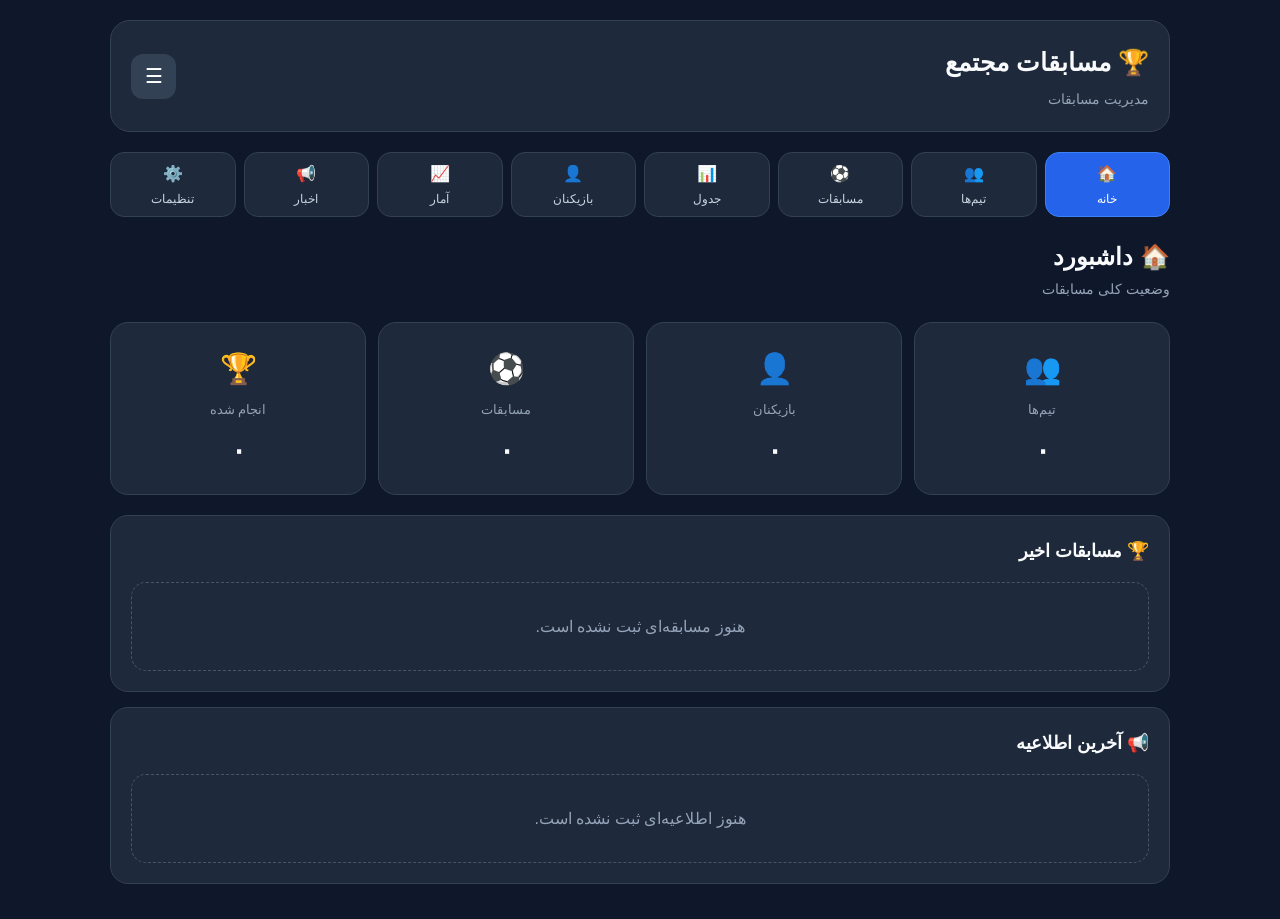
==== index.html @ fdb296fe "Add files via upload" ====
<!DOCTYPE html>
<html lang="fa" dir="rtl">

<head>
    <meta charset="UTF-8">
    <meta name="viewport" content="width=device-width, initial-scale=1.0">

    <meta name="theme-color" content="#0f172a">

    <title>مدیریت مسابقات</title>

    <link rel="stylesheet" href="style.css">
</head>

<body>

    <!-- پیام‌های داخل برنامه -->
    <div id="toastContainer"></div>

    <!-- برنامه -->
    <div class="app">

        <!-- هدر -->
        <header class="app-header">

            <div>
                <h1>🏆 مسابقات مجتمع</h1>
                <p id="competitionName">
                    مدیریت مسابقات
                </p>
            </div>

            <button
                id="headerMenuButton"
                class="icon-button"
                type="button">
                ☰
            </button>

        </header>


        <!-- منوی اصلی -->
        <nav class="main-nav">

            <button
                class="nav-button active"
                data-page="dashboard"
                type="button">
                🏠
                <span>خانه</span>
            </button>

            <button
                class="nav-button"
                data-page="teams"
                type="button">
                👥
                <span>تیم‌ها</span>
            </button>

            <button
                class="nav-button"
                data-page="matches"
                type="button">
                ⚽
                <span>مسابقات</span>
            </button>

            <button
                class="nav-button"
                data-page="table"
                type="button">
                📊
                <span>جدول</span>
            </button>

            <button
                class="nav-button"
                data-page="players"
                type="button">
                👤
                <span>بازیکنان</span>
            </button>

            <button
                class="nav-button"
                data-page="stats"
                type="button">
                📈
                <span>آمار</span>
            </button>

            <button
                class="nav-button"
                data-page="news"
                type="button">
                📢
                <span>اخبار</span>
            </button>

            <button
                class="nav-button"
                data-page="settings"
                type="button">
                ⚙️
                <span>تنظیمات</span>
            </button>

        </nav>


        <!-- ========================= -->
        <!-- داشبورد -->
        <!-- ========================= -->

        <main>

            <section
                id="page-dashboard"
                class="page active">

                <div class="page-title">

                    <div>
                        <h2>🏠 داشبورد</h2>

                        <p>
                            وضعیت کلی مسابقات
                        </p>
                    </div>

                </div>


                <div class="dashboard-grid">

                    <div class="stat-card">

                        <span>👥</span>

                        <small>
                            تیم‌ها
                        </small>

                        <strong id="dashboardTeams">
                            0
                        </strong>

                    </div>


                    <div class="stat-card">

                        <span>👤</span>

                        <small>
                            بازیکنان
                        </small>

                        <strong id="dashboardPlayers">
                            0
                        </strong>

                    </div>


                    <div class="stat-card">

                        <span>⚽</span>

                        <small>
                            مسابقات
                        </small>

                        <strong id="dashboardMatches">
                            0
                        </strong>

                    </div>


                    <div class="stat-card">

                        <span>🏆</span>

                        <small>
                            انجام شده
                        </small>

                        <strong id="dashboardFinished">
                            0
                        </strong>

                    </div>

                </div>


                <div class="panel">

                    <h3>
                        🏆 مسابقات اخیر
                    </h3>

                    <div id="recentMatches">
                        <div class="empty-state">
                            هنوز مسابقه‌ای ثبت نشده است.
                        </div>
                    </div>

                </div>


                <div class="panel">

                    <h3>
                        📢 آخرین اطلاعیه
                    </h3>

                    <div id="latestNews">
                        <div class="empty-state">
                            هنوز اطلاعیه‌ای ثبت نشده است.
                        </div>
                    </div>

                </div>

            </section>


            <!-- ========================= -->
            <!-- تیم‌ها -->
            <!-- ========================= -->

            <section
                id="page-teams"
                class="page">

                <div class="page-title">

                    <div>
                        <h2>👥 تیم‌ها</h2>

                        <p>
                            مدیریت تیم‌های مسابقات
                        </p>
                    </div>

                    <button
                        id="addTeamButton"
                        class="primary-button"
                        type="button">
                        + تیم جدید
                    </button>

                </div>


                <div
                    id="teamsList"
                    class="cards-list">

                    <div class="empty-state">
                        هنوز تیمی ثبت نشده است.
                    </div>

                </div>

            </section>


            <!-- ========================= -->
            <!-- مسابقات -->
            <!-- ========================= -->

            <section
                id="page-matches"
                class="page">

                <div class="page-title">

                    <div>
                        <h2>⚽ مسابقات</h2>

                        <p>
                            برنامه و نتایج بازی‌ها
                        </p>
                    </div>

                    <button
                        id="addMatchButton"
                        class="primary-button"
                        type="button">
                        + مسابقه جدید
                    </button>

                </div>


                <div class="filter-row">

                    <button
                        class="filter-button active"
                        data-match-filter="all"
                        type="button">
                        همه
                    </button>

                    <button
                        class="filter-button"
                        data-match-filter="upcoming"
                        type="button">
                        آینده
                    </button>

                    <button
                        class="filter-button"
                        data-match-filter="finished"
                        type="button">
                        پایان‌یافته
                    </button>

                </div>


                <div
                    id="matchesList"
                    class="cards-list">

                    <div class="empty-state">
                        هنوز مسابقه‌ای ثبت نشده است.
                    </div>

                </div>

            </section>


            <!-- ========================= -->
            <!-- جدول -->
            <!-- ========================= -->

            <section
                id="page-table"
                class="page">

                <div class="page-title">

                    <div>
                        <h2>📊 جدول رده‌بندی</h2>

                        <p>
                            وضعیت تیم‌ها در مسابقات
                        </p>
                    </div>

                </div>


                <div class="table-wrapper">

                    <table>

                        <thead>

                            <tr>

                                <th>
                                    #
                                </th>

                                <th>
                                    تیم
                                </th>

                                <th>
                                    بازی
                                </th>

                                <th>
                                    برد
                                </th>

                                <th>
                                    مساوی
                                </th>

                                <th>
                                    باخت
                                </th>

                                <th>
                                    گل
                                </th>

                                <th>
                                    امتیاز
                                </th>

                            </tr>

                        </thead>

                        <tbody id="standingsBody">

                        </tbody>

                    </table>

                </div>

            </section>


            <!-- ========================= -->
            <!-- بازیکنان -->
            <!-- ========================= -->

            <section
                id="page-players"
                class="page">

                <div class="page-title">

                    <div>
                        <h2>👤 بازیکنان</h2>

                        <p>
                            فهرست بازیکنان و کاپیتان‌ها
                        </p>
                    </div>

                </div>


                <div class="search-box">

                    <input
                        id="playerSearch"
                        type="search"
                        placeholder="جستجوی بازیکن...">

                </div>


                <div
                    id="playersList"
                    class="cards-list">

                    <div class="empty-state">
                        هنوز بازیکنی ثبت نشده است.
                    </div>

                </div>

            </section>


            <!-- ========================= -->
            <!-- آمار -->
            <!-- ========================= -->

            <section
                id="page-stats"
                class="page">

                <div class="page-title">

                    <div>
                        <h2>📈 آمار مسابقات</h2>

                        <p>
                            آمار تیم‌ها و بازیکنان
                        </p>
                    </div>

                </div>


                <div class="stats-section">

                    <div class="panel">

                        <h3>
                            🥇 بهترین گلزنان
                        </h3>

                        <div id="topScorers">

                            <div class="empty-state">
                                هنوز آماری ثبت نشده است.
                            </div>

                        </div>

                    </div>


                    <div class="panel">

                        <h3>
                            ⭐ بهترین بازیکنان
                        </h3>

                        <div id="bestPlayers">

                            <div class="empty-state">
                                هنوز آماری ثبت نشده است.
                            </div>

                        </div>

                    </div>


                    <div class="panel">

                        <h3>
                            ⚽ آمار گل‌ها
                        </h3>

                        <div class="stats-numbers">

                            <div>
                                <span id="totalGoals">
                                    0
                                </span>

                                <small>
                                    گل
                                </small>
                            </div>

                            <div>
                                <span id="totalYellowCards">
                                    0
                                </span>

                                <small>
                                    کارت زرد
                                </small>
                            </div>

                            <div>
                                <span id="totalRedCards">
                                    0
                                </span>

                                <small>
                                    کارت قرمز
                                </small>
                            </div>

                        </div>

                    </div>

                </div>

            </section>


            <!-- ========================= -->
            <!-- اخبار -->
            <!-- ========================= -->

            <section
                id="page-news"
                class="page">

                <div class="page-title">

                    <div>
                        <h2>📢 اخبار و اطلاعیه‌ها</h2>

                        <p>
                            اطلاع‌رسانی مسابقات
                        </p>
                    </div>

                    <button
                        id="addNewsButton"
                        class="primary-button"
                        type="button">
                        + اطلاعیه
                    </button>

                </div>


                <div
                    id="newsList"
                    class="cards-list">

                    <div class="empty-state">
                        هنوز اطلاعیه‌ای ثبت نشده است.
                    </div>

                </div>

            </section>


            <!-- ========================= -->
            <!-- تنظیمات -->
            <!-- ========================= -->

            <section
                id="page-settings"
                class="page">

                <div class="page-title">

                    <div>
                        <h2>⚙️ تنظیمات</h2>

                        <p>
                            تنظیمات برنامه مسابقات
                        </p>
                    </div>

                </div>


                <div class="panel">

                    <label for="competitionNameInput">
                        نام مسابقات
                    </label>

                    <input
                        id="competitionNameInput"
                        type="text"
                        placeholder="مثلاً جام مجتمع گلستان">

                    <button
                        id="saveCompetitionButton"
                        class="primary-button full-width"
                        type="button">
                        💾 ذخیره نام مسابقات
                    </button>

                </div>


                <div class="panel">

                    <h3>
                        💾 پشتیبان اطلاعات
                    </h3>

                    <p class="muted">
                        می‌توانی از اطلاعات مسابقات نسخه پشتیبان بگیری.
                    </p>

                    <button
                        id="exportButton"
                        class="secondary-button full-width"
                        type="button">
                        📤 خروجی اطلاعات
                    </button>

                    <button
                        id="importButton"
                        class="secondary-button full-width"
                        type="button">
                        📥 ورود اطلاعات
                    </button>

                    <input
                        id="importFile"
                        type="file"
                        accept=".json"
                        hidden>

                </div>


                <div class="panel danger-panel">

                    <h3>
                        ⚠️ منطقه خطر
                    </h3>

                    <p class="muted">
                        حذف اطلاعات تمام تیم‌ها، بازیکنان و مسابقات.
                    </p>

                    <button
                        id="resetAppButton"
                        class="danger-button full-width"
                        type="button">
                        🗑️ پاک کردن تمام اطلاعات
                    </button>

                </div>

            </section>

        </main>


        <!-- ========================= -->
        <!-- مودال تیم -->
        <!-- ========================= -->

        <div
            id="teamModal"
            class="modal hidden">

            <div class="modal-content">

                <div class="modal-header">

                    <h3 id="teamModalTitle">
                        تیم جدید
                    </h3>

                    <button
                        class="close-modal"
                        data-close-modal="teamModal"
                        type="button">
                        ×
                    </button>

                </div>


                <form id="teamForm">

                    <input
                        id="teamId"
                        type="hidden">

                    <label>
                        نام تیم
                    </label>

                    <input
                        id="teamName"
                        type="text"
                        required
                        placeholder="نام تیم">


                    <label>
                        نام مجتمع
                    </label>

                    <input
                        id="teamComplex"
                        type="text"
                        placeholder="نام مجتمع">


                    <label>
                        نام کاپیتان
                    </label>

                    <input
                        id="teamCaptain"
                        type="text"
                        placeholder="نام کاپیتان">


                    <label>
                        شماره تماس کاپیتان
                    </label>

                    <input
                        id="teamCaptainPhone"
                        type="tel"
                        placeholder="اختیاری">


                    <label>
                        لوگوی تیم
                    </label>

                    <input
                        id="teamLogo"
                        type="text"
                        placeholder="ایموجی یا آدرس تصویر">


                    <div class="form-actions">

                        <button
                            class="secondary-button"
                            data-close-modal="teamModal"
                            type="button">
                            انصراف
                        </button>

                        <button
                            class="primary-button"
                            type="submit">
                            💾 ذخیره تیم
                        </button>

                    </div>

                </form>

            </div>

        </div>


        <!-- ========================= -->
        <!-- مودال بازیکن -->
        <!-- ========================= -->

        <div
            id="playerModal"
            class="modal hidden">

            <div class="modal-content">

                <div class="modal-header">

                    <h3>
                        بازیکن جدید
                    </h3>

                    <button
                        class="close-modal"
                        data-close-modal="playerModal"
                        type="button">
                        ×
                    </button>

                </div>


                <form id="playerForm">

                    <label>
                        تیم
                    </label>

                    <select
                        id="playerTeam"
                        required>
                    </select>


                    <label>
                        نام بازیکن
                    </label>

                    <input
                        id="playerName"
                        type="text"
                        required
                        placeholder="نام بازیکن">


                    <label>
                        شماره پیراهن
                    </label>

                    <input
                        id="playerNumber"
                        type="number"
                        min="1"
                        max="99"
                        placeholder="مثلاً 10">


                    <label class="checkbox-row">

                        <input
                            id="playerCaptain"
                            type="checkbox">

                        <span>
                            کاپیتان تیم است
                        </span>

                    </label>


                    <div class="form-actions">

                        <button
                            class="secondary-button"
                            data-close-modal="playerModal"
                            type="button">
                            انصراف
                        </button>

                        <button
                            class="primary-button"
                            type="submit">
                            💾 ذخیره بازیکن
                        </button>

                    </div>

                </form>

            </div>

        </div>


        <!-- ========================= -->
        <!-- مودال مسابقه -->
        <!-- ========================= -->

        <div
            id="matchModal"
            class="modal hidden">

            <div class="modal-content">

                <div class="modal-header">

                    <h3>
                        مسابقه جدید
                    </h3>

                    <button
                        class="close-modal"
                        data-close-modal="matchModal"
                        type="button">
                        ×
                    </button>

                </div>


                <form id="matchForm">

                    <label>
                        تیم اول
                    </label>

                    <select
                        id="matchHome"
                        required>
                    </select>


                    <label>
                        تیم دوم
                    </label>

                    <select
                        id="matchAway"
                        required>
                    </select>


                    <label>
                        تاریخ
                    </label>

                    <input
                        id="matchDate"
                        type="date"
                        required>


                    <label>
                        ساعت
                    </label>

                    <input
                        id="matchTime"
                        type="time">


                    <label>
                        زمین
                    </label>

                    <input
                        id="matchVenue"
                        type="text"
                        placeholder="مثلاً زمین شماره ۱">


                    <label>
                        مرحله
                    </label>

                    <select id="matchRound">

                        <option value="group">
                            مرحله گروهی
                        </option>

                        <option value="quarter">
                            یک‌چهارم نهایی
                        </option>

                        <option value="semi">
                            نیمه‌نهایی
                        </option>

                        <option value="final">
                            فینال
                        </option>

                    </select>


                    <div class="form-actions">

                        <button
                            class="secondary-button"
                            data-close-modal="matchModal"
                            type="button">
                            انصراف
                        </button>

                        <button
                            class="primary-button"
                            type="submit">
                            💾 ذخیره مسابقه
                        </button>

                    </div>

                </form>

            </div>

        </div>


        <!-- ========================= -->
        <!-- مودال نتیجه -->
        <!-- ========================= -->

        <div
            id="resultModal"
            class="modal hidden">

            <div class="modal-content">

                <div class="modal-header">

                    <h3>
                        ثبت نتیجه مسابقه
                    </h3>

                    <button
                        class="close-modal"
                        data-close-modal="resultModal"
                        type="button">
                        ×
                    </button>

                </div>


                <form id="resultForm">

                    <input
                        id="resultMatchId"
                        type="hidden">


                    <div
                        id="resultTeams"
                        class="result-teams">
                    </div>


                    <div class="score-inputs">

                        <div>

                            <label id="homeScoreLabel">
                                تیم اول
                            </label>

                            <input
                                id="homeScore"
                                type="number"
                                min="0"
                                value="0"
                                required>

                        </div>


                        <strong>
                            -
                        </strong>


                        <div>

                            <label id="awayScoreLabel">
                                تیم دوم
                            </label>

                            <input
                                id="awayScore"
                                type="number"
                                min="0"
                                value="0"
                                required>

                        </div>

                    </div>


                    <label>
                        بازیکن برتر مسابقه
                    </label>

                    <select id="bestPlayer">

                        <option value="">
                            انتخاب بازیکن
                        </option>

                    </select>


                    <div class="form-actions">

                        <button
                            class="secondary-button"
                            data-close-modal="resultModal"
                            type="button">
                            انصراف
                        </button>

                        <button
                            class="primary-button"
                            type="submit">
                            ⚽ ثبت نتیجه
                        </button>

                    </div>

                </form>

            </div>

        </div>


        <!-- ========================= -->
        <!-- مودال گل -->
        <!-- ========================= -->

        <div
            id="goalModal"
            class="modal hidden">

            <div class="modal-content">

                <div class="modal-header">

                    <h3>
                        ⚽ ثبت گل
                    </h3>

                    <button
                        class="close-modal"
                        data-close-modal="goalModal"
                        type="button">
                        ×
                    </button>

                </div>


                <form id="goalForm">

                    <input
                        id="goalMatchId"
                        type="hidden">


                    <label>
                        تیم
                    </label>

                    <select
                        id="goalTeam"
                        required>
                    </select>


                    <label>
                        گلزن
                    </label>

                    <select
                        id="goalPlayer"
                        required>
                    </select>


                    <label>
                        پاس گل
                    </label>

                    <select id="assistPlayer">

                        <option value="">
                            بدون پاس گل
                        </option>

                    </select>


                    <label>
                        دقیقه گل
                    </label>

                    <input
                        id="goalMinute"
                        type="number"
                        min="1"
                        max="150"
                        placeholder="مثلاً 35">


                    <div class="form-actions">

                        <button
                            class="secondary-button"
                            data-close-modal="goalModal"
                            type="button">
                            انصراف
                        </button>

                        <button
                            class="primary-button"
                            type="submit">
                            ⚽ ثبت گل
                        </button>

                    </div>

                </form>

            </div>

        </div>


        <!-- ========================= -->
        <!-- مودال اطلاعیه -->
        <!-- ========================= -->

        <div
            id="newsModal"
            class="modal hidden">

            <div class="modal-content">

                <div class="modal-header">

                    <h3>
                        📢 اطلاعیه جدید
                    </h3>

                    <button
                        class="close-modal"
                        data-close-modal="newsModal"
                        type="button">
                        ×
                    </button>

                </div>


                <form id="newsForm">

                    <label>
                        عنوان
                    </label>

                    <input
                        id="newsTitle"
                        type="text"
                        required
                        placeholder="عنوان اطلاعیه">


                    <label>
                        متن اطلاعیه
                    </label>

                    <textarea
                        id="newsText"
                        rows="5"
                        required
                        placeholder="متن اطلاعیه..."></textarea>


                    <div class="form-actions">

                        <button
                            class="secondary-button"
                            data-close-modal="newsModal"
                            type="button">
                            انصراف
                        </button>

                        <button
                            class="primary-button"
                            type="submit">
                            📢 انتشار
                        </button>

                    </div>

                </form>

            </div>

        </div>


    </div>


    <script src="app.js"></script>

</body>

</html>
---- style.css ----
/* ================================
   RESET
================================ */

* {
    box-sizing: border-box;
    margin: 0;
    padding: 0;
}

html {
    scroll-behavior: smooth;
}

body {
    min-height: 100vh;
    background: #0f172a;
    color: #f8fafc;
    font-family: Tahoma, Arial, sans-serif;
    line-height: 1.7;
}

button,
input,
select,
textarea {
    font: inherit;
}

button {
    cursor: pointer;
}

input,
select,
textarea {
    width: 100%;
}


/* ================================
   APP
================================ */

.app {
    width: 100%;
    max-width: 1100px;
    margin: 0 auto;
    padding: 20px;
}


/* ================================
   HEADER
================================ */

.app-header {
    display: flex;
    align-items: center;
    justify-content: space-between;
    gap: 15px;
    margin-bottom: 20px;
    padding: 20px;
    background: #1e293b;
    border: 1px solid #334155;
    border-radius: 20px;
}

.app-header h1 {
    font-size: 25px;
    margin-bottom: 4px;
}

.app-header p {
    color: #94a3b8;
    font-size: 14px;
}

.icon-button {
    width: 45px;
    height: 45px;
    border: 0;
    border-radius: 12px;
    background: #334155;
    color: #fff;
    font-size: 20px;
}


/* ================================
   NAVIGATION
================================ */

.main-nav {
    display: grid;
    grid-template-columns: repeat(8, 1fr);
    gap: 8px;
    margin-bottom: 20px;
}

.nav-button {
    min-height: 65px;
    border: 1px solid #334155;
    border-radius: 14px;
    background: #1e293b;
    color: #cbd5e1;
    display: flex;
    flex-direction: column;
    align-items: center;
    justify-content: center;
    gap: 2px;
    transition: 0.15s;
}

.nav-button span {
    font-size: 12px;
}

.nav-button:hover {
    background: #334155;
}

.nav-button.active {
    background: #2563eb;
    border-color: #3b82f6;
    color: #fff;
}


/* ================================
   PAGE
================================ */

.page {
    display: none;
}

.page.active {
    display: block;
}

.page-title {
    display: flex;
    align-items: center;
    justify-content: space-between;
    gap: 15px;
    margin-bottom: 20px;
}

.page-title h2 {
    font-size: 24px;
}

.page-title p {
    color: #94a3b8;
    font-size: 14px;
}


/* ================================
   DASHBOARD
================================ */

.dashboard-grid {
    display: grid;
    grid-template-columns: repeat(4, 1fr);
    gap: 12px;
    margin-bottom: 20px;
}

.stat-card {
    min-height: 140px;
    padding: 20px;
    background: #1e293b;
    border: 1px solid #334155;
    border-radius: 18px;
    display: flex;
    flex-direction: column;
    align-items: center;
    justify-content: center;
    text-align: center;
}

.stat-card span {
    font-size: 30px;
    margin-bottom: 5px;
}

.stat-card small {
    color: #94a3b8;
}

.stat-card strong {
    font-size: 28px;
    margin-top: 5px;
}


/* ================================
   PANELS
================================ */

.panel {
    background: #1e293b;
    border: 1px solid #334155;
    border-radius: 18px;
    padding: 20px;
    margin-bottom: 15px;
}

.panel h3 {
    margin-bottom: 15px;
    font-size: 18px;
}

.muted {
    color: #94a3b8;
    font-size: 14px;
    margin-bottom: 12px;
}


/* ================================
   BUTTONS
================================ */

.primary-button,
.secondary-button,
.danger-button {
    min-height: 44px;
    padding: 10px 16px;
    border: 0;
    border-radius: 11px;
    color: #fff;
    transition: 0.15s;
}

.primary-button {
    background: #2563eb;
}

.primary-button:hover {
    background: #1d4ed8;
}

.secondary-button {
    background: #475569;
}

.secondary-button:hover {
    background: #64748b;
}

.danger-button {
    background: #dc2626;
}

.danger-button:hover {
    background: #b91c1c;
}

.full-width {
    width: 100%;
    margin-top: 10px;
}

button:disabled {
    opacity: 0.45;
    cursor: not-allowed;
}


/* ================================
   FILTERS
================================ */

.filter-row {
    display: flex;
    gap: 8px;
    overflow-x: auto;
    margin-bottom: 15px;
    padding-bottom: 3px;
}

.filter-button {
    white-space: nowrap;
    padding: 9px 16px;
    border: 1px solid #334155;
    border-radius: 10px;
    background: #1e293b;
    color: #cbd5e1;
}

.filter-button.active {
    background: #2563eb;
    color: #fff;
}


/* ================================
   CARDS
================================ */

.cards-list {
    display: grid;
    gap: 12px;
}

.team-card,
.match-card,
.player-card,
.news-card {
    background: #1e293b;
    border: 1px solid #334155;
    border-radius: 18px;
    padding: 17px;
}

.card-top {
    display: flex;
    align-items: center;
    justify-content: space-between;
    gap: 10px;
}

.card-title {
    font-size: 18px;
    font-weight: bold;
}

.card-subtitle {
    color: #94a3b8;
    font-size: 13px;
    margin-top: 3px;
}

.card-actions {
    display: flex;
    flex-wrap: wrap;
    gap: 7px;
    margin-top: 15px;
}

.small-button {
    padding: 8px 12px;
    border: 0;
    border-radius: 9px;
    background: #475569;
    color: #fff;
    font-size: 13px;
}

.small-button.primary {
    background: #2563eb;
}

.small-button.danger {
    background: #dc2626;
}


/* ================================
   TEAM
================================ */

.team-logo {
    width: 55px;
    height: 55px;
    border-radius: 14px;
    background: #334155;
    display: flex;
    align-items: center;
    justify-content: center;
    font-size: 28px;
    flex-shrink: 0;
}

.team-info {
    display: flex;
    align-items: center;
    gap: 12px;
}


/* ================================
   MATCH
================================ */

.match-card {
    position: relative;
}

.match-header {
    display: flex;
    justify-content: space-between;
    align-items: center;
    gap: 10px;
    margin-bottom: 15px;
}

.match-status {
    padding: 5px 9px;
    border-radius: 8px;
    background: #334155;
    color: #cbd5e1;
    font-size: 12px;
}

.match-status.finished {
    background: #166534;
    color: #dcfce7;
}

.match-status.upcoming {
    background: #1e40af;
    color: #dbeafe;
}

.match-teams {
    display: grid;
    grid-template-columns: 1fr auto 1fr;
    align-items: center;
    gap: 12px;
    text-align: center;
}

.match-team {
    font-weight: bold;
}

.match-score {
    min-width: 75px;
    font-size: 27px;
    font-weight: bold;
}

.match-meta {
    display: flex;
    flex-wrap: wrap;
    justify-content: center;
    gap: 8px;
    margin-top: 15px;
    color: #94a3b8;
    font-size: 13px;
}


/* ================================
   TABLE
================================ */

.table-wrapper {
    overflow-x: auto;
    background: #1e293b;
    border: 1px solid #334155;
    border-radius: 18px;
}

table {
    width: 100%;
    border-collapse: collapse;
    min-width: 650px;
}

th,
td {
    padding: 13px 10px;
    border-bottom: 1px solid #334155;
    text-align: center;
    white-space: nowrap;
}

th {
    background: #334155;
    color: #e2e8f0;
    font-size: 13px;
}

td {
    color: #cbd5e1;
}

tr:last-child td {
    border-bottom: 0;
}


/* ================================
   SEARCH
================================ */

.search-box {
    margin-bottom: 15px;
}

.search-box input {
    background: #1e293b;
    border: 1px solid #334155;
    color: #fff;
    border-radius: 12px;
    padding: 13px 15px;
    outline: none;
}

.search-box input:focus {
    border-color: #3b82f6;
}


/* ================================
   STATS
================================ */

.stats-section {
    display: grid;
    gap: 15px;
}

.stats-numbers {
    display: grid;
    grid-template-columns: repeat(3, 1fr);
    gap: 10px;
}

.stats-numbers > div {
    background: #334155;
    border-radius: 14px;
    padding: 15px;
    text-align: center;
}

.stats-numbers span {
    display: block;
    font-size: 25px;
    font-weight: bold;
}

.stats-numbers small {
    color: #94a3b8;
}


/* ================================
   FORMS
================================ */

label {
    display: block;
    margin: 13px 0 7px;
    color: #cbd5e1;
    font-size: 14px;
}

input,
select,
textarea {
    border: 1px solid #475569;
    border-radius: 11px;
    background: #0f172a;
    color: #fff;
    padding: 12px;
    outline: none;
}

input:focus,
select:focus,
textarea:focus {
    border-color: #3b82f6;
}

textarea {
    resize: vertical;
    min-height: 110px;
}

.checkbox-row {
    display: flex;
    align-items: center;
    gap: 8px;
    cursor: pointer;
}

.checkbox-row input {
    width: auto;
}

.form-actions {
    display: grid;
    grid-template-columns: 1fr 1fr;
    gap: 10px;
    margin-top: 20px;
}


/* ================================
   RESULT
================================ */

.result-teams {
    display: grid;
    grid-template-columns: 1fr 1fr;
    gap: 10px;
    text-align: center;
    margin-bottom: 20px;
}

.result-teams > div {
    padding: 12px;
    background: #334155;
    border-radius: 12px;
}

.score-inputs {
    display: grid;
    grid-template-columns: 1fr 35px 1fr;
    align-items: end;
    gap: 10px;
}

.score-inputs > strong {
    text-align: center;
    font-size: 25px;
    padding-bottom: 8px;
}


/* ================================
   MODAL
================================ */

.modal {
    position: fixed;
    inset: 0;
    z-index: 1000;
    display: flex;
    align-items: center;
    justify-content: center;
    padding: 15px;
    background: rgba(2, 6, 23, 0.82);
}

.modal.hidden {
    display: none;
}

.modal-content {
    width: 100%;
    max-width: 520px;
    max-height: 90vh;
    overflow-y: auto;
    background: #1e293b;
    border: 1px solid #475569;
    border-radius: 20px;
    padding: 20px;
    box-shadow: 0 20px 60px rgba(0, 0, 0, 0.4);
}

.modal-header {
    display: flex;
    align-items: center;
    justify-content: space-between;
    gap: 10px;
    margin-bottom: 15px;
}

.modal-header h3 {
    font-size: 20px;
}

.close-modal {
    width: 38px;
    height: 38px;
    border: 0;
    border-radius: 10px;
    background: #334155;
    color: #fff;
    font-size: 24px;
}


/* ================================
   EMPTY STATE
================================ */

.empty-state {
    padding: 30px 15px;
    text-align: center;
    color: #94a3b8;
    background: #1e293b;
    border: 1px dashed #475569;
    border-radius: 15px;
}


/* ================================
   DANGER
================================ */

.danger-panel {
    border-color: #7f1d1d;
}


/* ================================
   TOAST
================================ */

#toastContainer {
    position: fixed;
    top: 15px;
    left: 50%;
    transform: translateX(-50%);
    z-index: 2000;
    width: min(92%, 420px);
    pointer-events: none;
}

.toast {
    margin-bottom: 8px;
    padding: 12px 15px;
    border: 1px solid #475569;
    border-radius: 12px;
    background: #1e293b;
    color: #fff;
    text-align: center;
    box-shadow: 0 10px 30px rgba(0, 0, 0, 0.25);
    animation: toastIn 0.2s ease;
}

@keyframes toastIn {
    from {
        opacity: 0;
        transform: translateY(-10px);
    }

    to {
        opacity: 1;
        transform: translateY(0);
    }
}


/* ================================
   RESPONSIVE
================================ */

@media (max-width: 850px) {

    .main-nav {
        grid-template-columns: repeat(4, 1fr);
    }

    .dashboard-grid {
        grid-template-columns: repeat(2, 1fr);
    }
}


@media (max-width: 550px) {

    .app {
        padding: 10px;
    }

    .app-header {
        padding: 15px;
    }

    .app-header h1 {
        font-size: 20px;
    }

    .page-title {
        align-items: flex-start;
        flex-direction: column;
    }

    .page-title .primary-button {
        width: 100%;
    }

    .main-nav {
        grid-template-columns: repeat(4, 1fr);
    }

    .nav-button {
        min-height: 58px;
    }

    .nav-button span {
        font-size: 10px;
    }

    .dashboard-grid {
        grid-template-columns: repeat(2, 1fr);
    }

    .stat-card {
        min-height: 120px;
    }

    .stat-card strong {
        font-size: 23px;
    }

    .match-teams {
        gap: 6px;
    }

    .match-score {
        min-width: 55px;
        font-size: 23px;
    }

    .form-actions {
        grid-template-columns: 1fr;
    }

    .stats-numbers {
        grid-template-columns: 1fr;
    }
}


@media (max-width: 360px) {

    .main-nav {
        grid-template-columns: repeat(3, 1fr);
    }

    .dashboard-grid {
        grid-template-columns: 1fr 1fr;
        gap: 8px;
    }

    .stat-card {
        padding: 12px;
    }

    .stat-card span {
        font-size: 25px;
    }

    .stat-card strong {
        font-size: 20px;
    }

    .match-teams {
        grid-template-columns: 1fr;
    }

    .match-score {
        order: 3;
    }
}
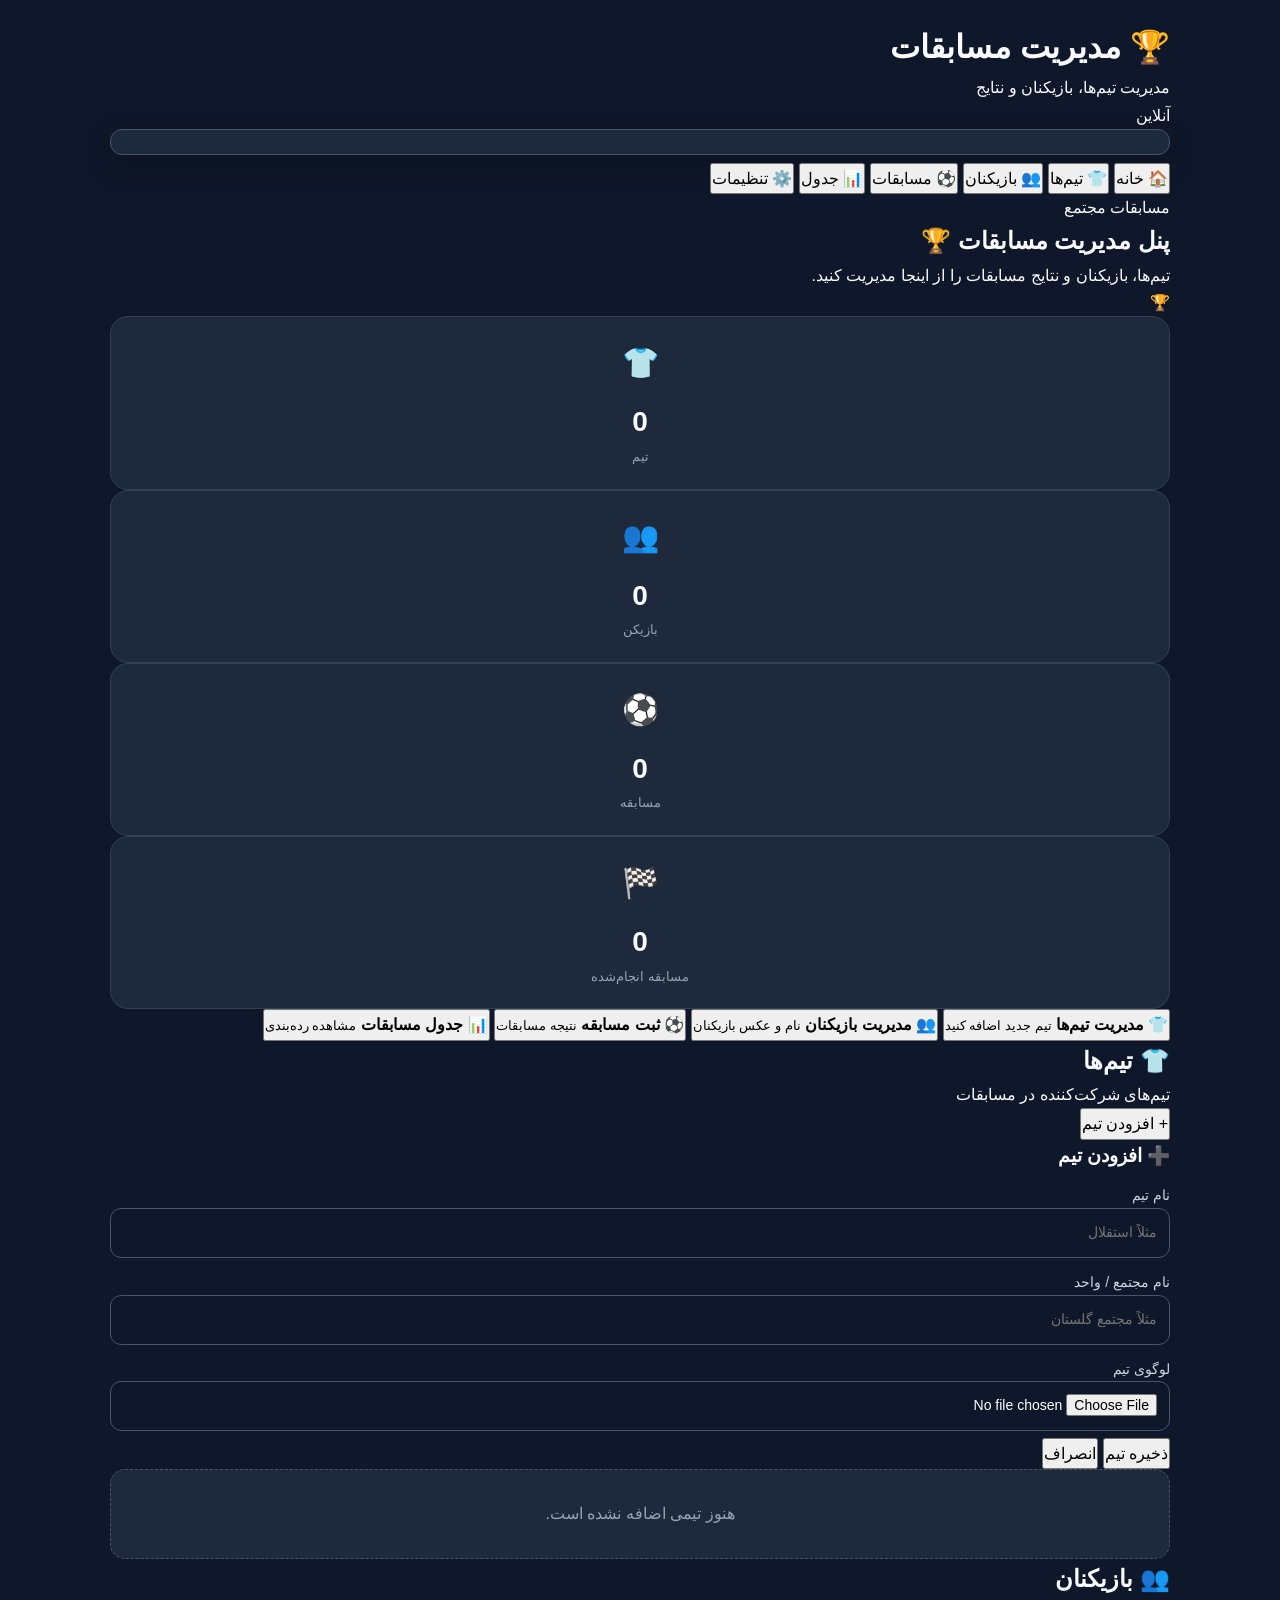
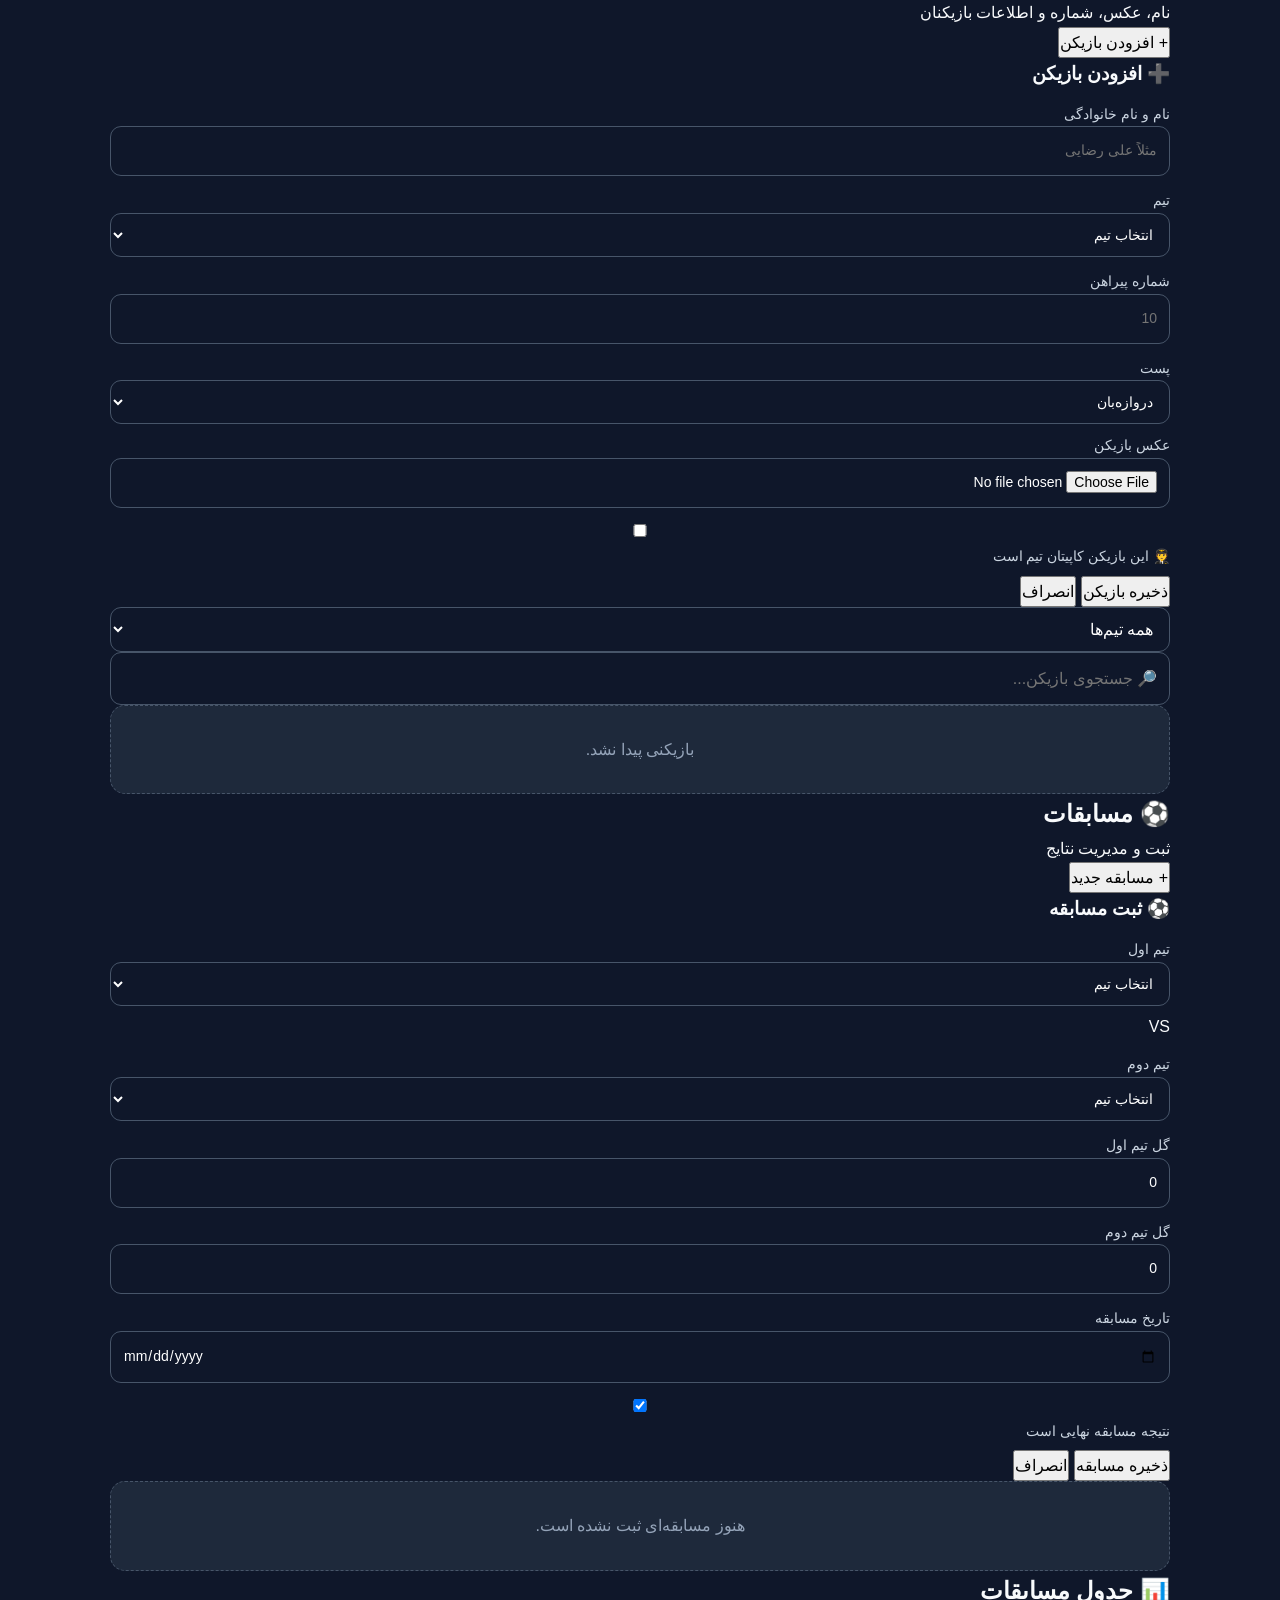
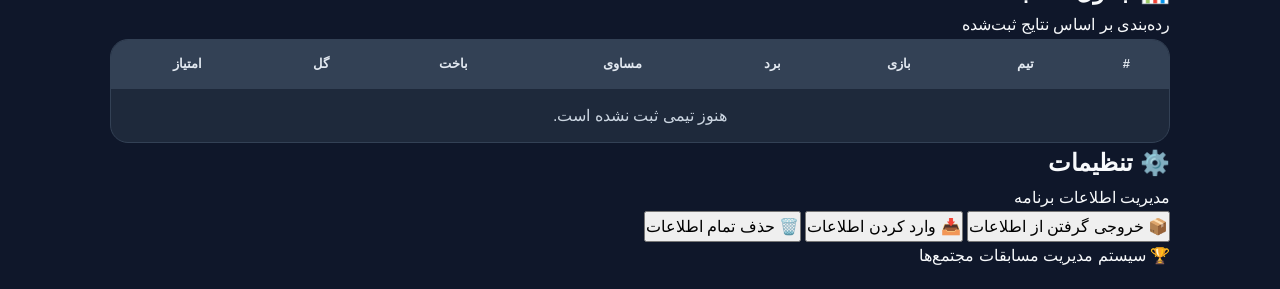
==== commit a3ce0358: "Update index.html" ====
--- a/index.html
+++ b/index.html
@@ -1,11 +1,17 @@
 <!DOCTYPE html>
 <html lang="fa" dir="rtl">
-
 <head>
     <meta charset="UTF-8">
-    <meta name="viewport" content="width=device-width, initial-scale=1.0">
-
-    <meta name="theme-color" content="#0f172a">
+
+    <meta
+        name="viewport"
+        content="width=device-width, initial-scale=1.0"
+    >
+
+    <meta
+        name="theme-color"
+        content="#111827"
+    >
 
     <title>مدیریت مسابقات</title>
 
@@ -14,1322 +20,689 @@
 
 <body>
 
-    <!-- پیام‌های داخل برنامه -->
-    <div id="toastContainer"></div>
-
-    <!-- برنامه -->
-    <div class="app">
-
-        <!-- هدر -->
-        <header class="app-header">
-
-            <div>
-                <h1>🏆 مسابقات مجتمع</h1>
-                <p id="competitionName">
-                    مدیریت مسابقات
-                </p>
-            </div>
-
-            <button
-                id="headerMenuButton"
-                class="icon-button"
-                type="button">
-                ☰
-            </button>
-
-        </header>
-
-
-        <!-- منوی اصلی -->
-        <nav class="main-nav">
-
-            <button
-                class="nav-button active"
-                data-page="dashboard"
-                type="button">
-                🏠
-                <span>خانه</span>
-            </button>
-
-            <button
-                class="nav-button"
-                data-page="teams"
-                type="button">
-                👥
-                <span>تیم‌ها</span>
-            </button>
-
-            <button
-                class="nav-button"
-                data-page="matches"
-                type="button">
-                ⚽
-                <span>مسابقات</span>
-            </button>
-
-            <button
-                class="nav-button"
-                data-page="table"
-                type="button">
-                📊
-                <span>جدول</span>
-            </button>
-
-            <button
-                class="nav-button"
-                data-page="players"
-                type="button">
-                👤
-                <span>بازیکنان</span>
-            </button>
-
-            <button
-                class="nav-button"
-                data-page="stats"
-                type="button">
-                📈
-                <span>آمار</span>
-            </button>
-
-            <button
-                class="nav-button"
-                data-page="news"
-                type="button">
-                📢
-                <span>اخبار</span>
-            </button>
-
-            <button
-                class="nav-button"
-                data-page="settings"
-                type="button">
-                ⚙️
-                <span>تنظیمات</span>
-            </button>
-
-        </nav>
-
-
-        <!-- ========================= -->
-        <!-- داشبورد -->
-        <!-- ========================= -->
-
-        <main>
-
-            <section
-                id="page-dashboard"
-                class="page active">
-
-                <div class="page-title">
-
-                    <div>
-                        <h2>🏠 داشبورد</h2>
-
-                        <p>
-                            وضعیت کلی مسابقات
-                        </p>
+<div class="app">
+
+    <!-- هدر -->
+    <header class="topbar">
+
+        <div>
+            <h1>🏆 مدیریت مسابقات</h1>
+            <p>مدیریت تیم‌ها، بازیکنان و نتایج</p>
+        </div>
+
+        <div class="connection">
+            <span id="connectionDot"></span>
+            <span id="connectionText">آنلاین</span>
+        </div>
+
+    </header>
+
+
+    <!-- پیام داخل برنامه -->
+    <div
+        id="toast"
+        class="toast"
+    ></div>
+
+
+    <!-- منوی بخش‌ها -->
+    <nav class="navigation">
+
+        <button
+            class="nav-btn active"
+            data-section="dashboard"
+        >
+            🏠
+            <span>خانه</span>
+        </button>
+
+        <button
+            class="nav-btn"
+            data-section="teams"
+        >
+            👕
+            <span>تیم‌ها</span>
+        </button>
+
+        <button
+            class="nav-btn"
+            data-section="players"
+        >
+            👥
+            <span>بازیکنان</span>
+        </button>
+
+        <button
+            class="nav-btn"
+            data-section="matches"
+        >
+            ⚽
+            <span>مسابقات</span>
+        </button>
+
+        <button
+            class="nav-btn"
+            data-section="table"
+        >
+            📊
+            <span>جدول</span>
+        </button>
+
+        <button
+            class="nav-btn"
+            data-section="settings"
+        >
+            ⚙️
+            <span>تنظیمات</span>
+        </button>
+
+    </nav>
+
+
+    <main>
+
+        <!-- ================= خانه ================= -->
+
+        <section
+            id="dashboard"
+            class="section active"
+        >
+
+            <div class="welcome-card">
+
+                <div>
+                    <span class="small-label">
+                        مسابقات مجتمع
+                    </span>
+
+                    <h2>
+                        پنل مدیریت مسابقات 🏆
+                    </h2>
+
+                    <p>
+                        تیم‌ها، بازیکنان و نتایج مسابقات
+                        را از اینجا مدیریت کنید.
+                    </p>
+                </div>
+
+                <div class="trophy">
+                    🏆
+                </div>
+
+            </div>
+
+
+            <div class="stats-grid">
+
+                <div class="stat-card">
+                    <span>👕</span>
+                    <strong id="teamCount">0</strong>
+                    <small>تیم</small>
+                </div>
+
+                <div class="stat-card">
+                    <span>👥</span>
+                    <strong id="playerCount">0</strong>
+                    <small>بازیکن</small>
+                </div>
+
+                <div class="stat-card">
+                    <span>⚽</span>
+                    <strong id="matchCount">0</strong>
+                    <small>مسابقه</small>
+                </div>
+
+                <div class="stat-card">
+                    <span>🏁</span>
+                    <strong id="finishedCount">0</strong>
+                    <small>مسابقه انجام‌شده</small>
+                </div>
+
+            </div>
+
+
+            <div class="quick-actions">
+
+                <button
+                    class="action-card"
+                    data-go="teams"
+                >
+                    <span>👕</span>
+                    <strong>مدیریت تیم‌ها</strong>
+                    <small>تیم جدید اضافه کنید</small>
+                </button>
+
+                <button
+                    class="action-card"
+                    data-go="players"
+                >
+                    <span>👥</span>
+                    <strong>مدیریت بازیکنان</strong>
+                    <small>نام و عکس بازیکنان</small>
+                </button>
+
+                <button
+                    class="action-card"
+                    data-go="matches"
+                >
+                    <span>⚽</span>
+                    <strong>ثبت مسابقه</strong>
+                    <small>نتیجه مسابقات</small>
+                </button>
+
+                <button
+                    class="action-card"
+                    data-go="table"
+                >
+                    <span>📊</span>
+                    <strong>جدول مسابقات</strong>
+                    <small>مشاهده رده‌بندی</small>
+                </button>
+
+            </div>
+
+        </section>
+
+
+        <!-- ================= تیم‌ها ================= -->
+
+        <section
+            id="teams"
+            class="section"
+        >
+
+            <div class="section-header">
+
+                <div>
+                    <h2>👕 تیم‌ها</h2>
+                    <p>تیم‌های شرکت‌کننده در مسابقات</p>
+                </div>
+
+                <button
+                    id="openTeamForm"
+                    class="primary-btn"
+                >
+                    + افزودن تیم
+                </button>
+
+            </div>
+
+
+            <div
+                id="teamForm"
+                class="form-card hidden"
+            >
+
+                <h3>➕ افزودن تیم</h3>
+
+                <div class="form-grid">
+
+                    <label>
+                        نام تیم
+                        <input
+                            id="teamName"
+                            type="text"
+                            placeholder="مثلاً استقلال"
+                        >
+                    </label>
+
+                    <label>
+                        نام مجتمع / واحد
+                        <input
+                            id="teamPlace"
+                            type="text"
+                            placeholder="مثلاً مجتمع گلستان"
+                        >
+                    </label>
+
+                    <label>
+                        لوگوی تیم
+                        <input
+                            id="teamLogo"
+                            type="file"
+                            accept="image/*"
+                        >
+                    </label>
+
+                </div>
+
+                <div class="form-buttons">
+
+                    <button
+                        id="saveTeam"
+                        class="primary-btn"
+                    >
+                        ذخیره تیم
+                    </button>
+
+                    <button
+                        id="cancelTeam"
+                        class="secondary-btn"
+                    >
+                        انصراف
+                    </button>
+
+                </div>
+
+            </div>
+
+
+            <div
+                id="teamsList"
+                class="cards-grid"
+            ></div>
+
+        </section>
+
+
+        <!-- ================= بازیکنان ================= -->
+
+        <section
+            id="players"
+            class="section"
+        >
+
+            <div class="section-header">
+
+                <div>
+                    <h2>👥 بازیکنان</h2>
+                    <p>
+                        نام، عکس، شماره و اطلاعات بازیکنان
+                    </p>
+                </div>
+
+                <button
+                    id="openPlayerForm"
+                    class="primary-btn"
+                >
+                    + افزودن بازیکن
+                </button>
+
+            </div>
+
+
+            <div
+                id="playerForm"
+                class="form-card hidden"
+            >
+
+                <h3>➕ افزودن بازیکن</h3>
+
+                <div class="form-grid">
+
+                    <label>
+                        نام و نام خانوادگی
+                        <input
+                            id="playerName"
+                            type="text"
+                            placeholder="مثلاً علی رضایی"
+                        >
+                    </label>
+
+                    <label>
+                        تیم
+                        <select id="playerTeam">
+                            <option value="">
+                                انتخاب تیم
+                            </option>
+                        </select>
+                    </label>
+
+                    <label>
+                        شماره پیراهن
+                        <input
+                            id="playerNumber"
+                            type="number"
+                            min="0"
+                            max="99"
+                            placeholder="10"
+                        >
+                    </label>
+
+                    <label>
+                        پست
+                        <select id="playerPosition">
+
+                            <option value="دروازه‌بان">
+                                دروازه‌بان
+                            </option>
+
+                            <option value="مدافع">
+                                مدافع
+                            </option>
+
+                            <option value="هافبک">
+                                هافبک
+                            </option>
+
+                            <option value="مهاجم">
+                                مهاجم
+                            </option>
+
+                        </select>
+                    </label>
+
+                    <label class="full-width">
+                        عکس بازیکن
+                        <input
+                            id="playerPhoto"
+                            type="file"
+                            accept="image/*"
+                        >
+                    </label>
+
+                </div>
+
+
+                <label class="checkbox-label">
+
+                    <input
+                        id="playerCaptain"
+                        type="checkbox"
+                    >
+
+                    🧑‍✈️ این بازیکن کاپیتان تیم است
+
+                </label>
+
+
+                <div
+                    id="playerPreview"
+                    class="image-preview"
+                ></div>
+
+
+                <div class="form-buttons">
+
+                    <button
+                        id="savePlayer"
+                        class="primary-btn"
+                    >
+                        ذخیره بازیکن
+                    </button>
+
+                    <button
+                        id="cancelPlayer"
+                        class="secondary-btn"
+                    >
+                        انصراف
+                    </button>
+
+                </div>
+
+            </div>
+
+
+            <div class="filter-box">
+
+                <select id="playerTeamFilter">
+
+                    <option value="all">
+                        همه تیم‌ها
+                    </option>
+
+                </select>
+
+                <input
+                    id="playerSearch"
+                    type="search"
+                    placeholder="🔎 جستجوی بازیکن..."
+                >
+
+            </div>
+
+
+            <div
+                id="playersList"
+                class="players-grid"
+            ></div>
+
+        </section>
+
+
+        <!-- ================= مسابقات ================= -->
+
+        <section
+            id="matches"
+            class="section"
+        >
+
+            <div class="section-header">
+
+                <div>
+                    <h2>⚽ مسابقات</h2>
+                    <p>ثبت و مدیریت نتایج</p>
+                </div>
+
+                <button
+                    id="openMatchForm"
+                    class="primary-btn"
+                >
+                    + مسابقه جدید
+                </button>
+
+            </div>
+
+
+            <div
+                id="matchForm"
+                class="form-card hidden"
+            >
+
+                <h3>⚽ ثبت مسابقه</h3>
+
+                <div class="match-form">
+
+                    <label>
+                        تیم اول
+                        <select id="matchHome">
+                            <option value="">
+                                انتخاب تیم
+                            </option>
+                        </select>
+                    </label>
+
+                    <div class="vs">
+                        VS
                     </div>
 
-                </div>
-
-
-                <div class="dashboard-grid">
-
-                    <div class="stat-card">
-
-                        <span>👥</span>
-
-                        <small>
-                            تیم‌ها
-                        </small>
-
-                        <strong id="dashboardTeams">
-                            0
-                        </strong>
-
-                    </div>
-
-
-                    <div class="stat-card">
-
-                        <span>👤</span>
-
-                        <small>
-                            بازیکنان
-                        </small>
-
-                        <strong id="dashboardPlayers">
-                            0
-                        </strong>
-
-                    </div>
-
-
-                    <div class="stat-card">
-
-                        <span>⚽</span>
-
-                        <small>
-                            مسابقات
-                        </small>
-
-                        <strong id="dashboardMatches">
-                            0
-                        </strong>
-
-                    </div>
-
-
-                    <div class="stat-card">
-
-                        <span>🏆</span>
-
-                        <small>
-                            انجام شده
-                        </small>
-
-                        <strong id="dashboardFinished">
-                            0
-                        </strong>
-
-                    </div>
-
-                </div>
-
-
-                <div class="panel">
-
-                    <h3>
-                        🏆 مسابقات اخیر
-                    </h3>
-
-                    <div id="recentMatches">
-                        <div class="empty-state">
-                            هنوز مسابقه‌ای ثبت نشده است.
-                        </div>
-                    </div>
-
-                </div>
-
-
-                <div class="panel">
-
-                    <h3>
-                        📢 آخرین اطلاعیه
-                    </h3>
-
-                    <div id="latestNews">
-                        <div class="empty-state">
-                            هنوز اطلاعیه‌ای ثبت نشده است.
-                        </div>
-                    </div>
-
-                </div>
-
-            </section>
-
-
-            <!-- ========================= -->
-            <!-- تیم‌ها -->
-            <!-- ========================= -->
-
-            <section
-                id="page-teams"
-                class="page">
-
-                <div class="page-title">
-
-                    <div>
-                        <h2>👥 تیم‌ها</h2>
-
-                        <p>
-                            مدیریت تیم‌های مسابقات
-                        </p>
-                    </div>
+                    <label>
+                        تیم دوم
+                        <select id="matchAway">
+                            <option value="">
+                                انتخاب تیم
+                            </option>
+                        </select>
+                    </label>
+
+                </div>
+
+
+                <div class="form-grid">
+
+                    <label>
+                        گل تیم اول
+                        <input
+                            id="homeScore"
+                            type="number"
+                            min="0"
+                            value="0"
+                        >
+                    </label>
+
+                    <label>
+                        گل تیم دوم
+                        <input
+                            id="awayScore"
+                            type="number"
+                            min="0"
+                            value="0"
+                        >
+                    </label>
+
+                    <label>
+                        تاریخ مسابقه
+                        <input
+                            id="matchDate"
+                            type="date"
+                        >
+                    </label>
+
+                </div>
+
+
+                <label class="checkbox-label">
+
+                    <input
+                        id="matchFinished"
+                        type="checkbox"
+                        checked
+                    >
+
+                    نتیجه مسابقه نهایی است
+
+                </label>
+
+
+                <div class="form-buttons">
 
                     <button
-                        id="addTeamButton"
-                        class="primary-button"
-                        type="button">
-                        + تیم جدید
+                        id="saveMatch"
+                        class="primary-btn"
+                    >
+                        ذخیره مسابقه
                     </button>
 
-                </div>
-
-
-                <div
-                    id="teamsList"
-                    class="cards-list">
-
-                    <div class="empty-state">
-                        هنوز تیمی ثبت نشده است.
-                    </div>
-
-                </div>
-
-            </section>
-
-
-            <!-- ========================= -->
-            <!-- مسابقات -->
-            <!-- ========================= -->
-
-            <section
-                id="page-matches"
-                class="page">
-
-                <div class="page-title">
-
-                    <div>
-                        <h2>⚽ مسابقات</h2>
-
-                        <p>
-                            برنامه و نتایج بازی‌ها
-                        </p>
-                    </div>
-
                     <button
-                        id="addMatchButton"
-                        class="primary-button"
-                        type="button">
-                        + مسابقه جدید
+                        id="cancelMatch"
+                        class="secondary-btn"
+                    >
+                        انصراف
                     </button>
 
                 </div>
 
-
-                <div class="filter-row">
-
-                    <button
-                        class="filter-button active"
-                        data-match-filter="all"
-                        type="button">
-                        همه
-                    </button>
-
-                    <button
-                        class="filter-button"
-                        data-match-filter="upcoming"
-                        type="button">
-                        آینده
-                    </button>
-
-                    <button
-                        class="filter-button"
-                        data-match-filter="finished"
-                        type="button">
-                        پایان‌یافته
-                    </button>
-
-                </div>
-
-
-                <div
-                    id="matchesList"
-                    class="cards-list">
-
-                    <div class="empty-state">
-                        هنوز مسابقه‌ای ثبت نشده است.
-                    </div>
-
-                </div>
-
-            </section>
-
-
-            <!-- ========================= -->
-            <!-- جدول -->
-            <!-- ========================= -->
-
-            <section
-                id="page-table"
-                class="page">
-
-                <div class="page-title">
-
-                    <div>
-                        <h2>📊 جدول رده‌بندی</h2>
-
-                        <p>
-                            وضعیت تیم‌ها در مسابقات
-                        </p>
-                    </div>
-
-                </div>
-
-
-                <div class="table-wrapper">
-
-                    <table>
-
-                        <thead>
-
-                            <tr>
-
-                                <th>
-                                    #
-                                </th>
-
-                                <th>
-                                    تیم
-                                </th>
-
-                                <th>
-                                    بازی
-                                </th>
-
-                                <th>
-                                    برد
-                                </th>
-
-                                <th>
-                                    مساوی
-                                </th>
-
-                                <th>
-                                    باخت
-                                </th>
-
-                                <th>
-                                    گل
-                                </th>
-
-                                <th>
-                                    امتیاز
-                                </th>
-
-                            </tr>
-
-                        </thead>
-
-                        <tbody id="standingsBody">
-
-                        </tbody>
-
-                    </table>
-
-                </div>
-
-            </section>
-
-
-            <!-- ========================= -->
-            <!-- بازیکنان -->
-            <!-- ========================= -->
-
-            <section
-                id="page-players"
-                class="page">
-
-                <div class="page-title">
-
-                    <div>
-                        <h2>👤 بازیکنان</h2>
-
-                        <p>
-                            فهرست بازیکنان و کاپیتان‌ها
-                        </p>
-                    </div>
-
-                </div>
-
-
-                <div class="search-box">
-
-                    <input
-                        id="playerSearch"
-                        type="search"
-                        placeholder="جستجوی بازیکن...">
-
-                </div>
-
-
-                <div
-                    id="playersList"
-                    class="cards-list">
-
-                    <div class="empty-state">
-                        هنوز بازیکنی ثبت نشده است.
-                    </div>
-
-                </div>
-
-            </section>
-
-
-            <!-- ========================= -->
-            <!-- آمار -->
-            <!-- ========================= -->
-
-            <section
-                id="page-stats"
-                class="page">
-
-                <div class="page-title">
-
-                    <div>
-                        <h2>📈 آمار مسابقات</h2>
-
-                        <p>
-                            آمار تیم‌ها و بازیکنان
-                        </p>
-                    </div>
-
-                </div>
-
-
-                <div class="stats-section">
-
-                    <div class="panel">
-
-                        <h3>
-                            🥇 بهترین گلزنان
-                        </h3>
-
-                        <div id="topScorers">
-
-                            <div class="empty-state">
-                                هنوز آماری ثبت نشده است.
-                            </div>
-
-                        </div>
-
-                    </div>
-
-
-                    <div class="panel">
-
-                        <h3>
-                            ⭐ بهترین بازیکنان
-                        </h3>
-
-                        <div id="bestPlayers">
-
-                            <div class="empty-state">
-                                هنوز آماری ثبت نشده است.
-                            </div>
-
-                        </div>
-
-                    </div>
-
-
-                    <div class="panel">
-
-                        <h3>
-                            ⚽ آمار گل‌ها
-                        </h3>
-
-                        <div class="stats-numbers">
-
-                            <div>
-                                <span id="totalGoals">
-                                    0
-                                </span>
-
-                                <small>
-                                    گل
-                                </small>
-                            </div>
-
-                            <div>
-                                <span id="totalYellowCards">
-                                    0
-                                </span>
-
-                                <small>
-                                    کارت زرد
-                                </small>
-                            </div>
-
-                            <div>
-                                <span id="totalRedCards">
-                                    0
-                                </span>
-
-                                <small>
-                                    کارت قرمز
-                                </small>
-                            </div>
-
-                        </div>
-
-                    </div>
-
-                </div>
-
-            </section>
-
-
-            <!-- ========================= -->
-            <!-- اخبار -->
-            <!-- ========================= -->
-
-            <section
-                id="page-news"
-                class="page">
-
-                <div class="page-title">
-
-                    <div>
-                        <h2>📢 اخبار و اطلاعیه‌ها</h2>
-
-                        <p>
-                            اطلاع‌رسانی مسابقات
-                        </p>
-                    </div>
-
-                    <button
-                        id="addNewsButton"
-                        class="primary-button"
-                        type="button">
-                        + اطلاعیه
-                    </button>
-
-                </div>
-
-
-                <div
-                    id="newsList"
-                    class="cards-list">
-
-                    <div class="empty-state">
-                        هنوز اطلاعیه‌ای ثبت نشده است.
-                    </div>
-
-                </div>
-
-            </section>
-
-
-            <!-- ========================= -->
-            <!-- تنظیمات -->
-            <!-- ========================= -->
-
-            <section
-                id="page-settings"
-                class="page">
-
-                <div class="page-title">
-
-                    <div>
-                        <h2>⚙️ تنظیمات</h2>
-
-                        <p>
-                            تنظیمات برنامه مسابقات
-                        </p>
-                    </div>
-
-                </div>
-
-
-                <div class="panel">
-
-                    <label for="competitionNameInput">
-                        نام مسابقات
-                    </label>
-
-                    <input
-                        id="competitionNameInput"
-                        type="text"
-                        placeholder="مثلاً جام مجتمع گلستان">
-
-                    <button
-                        id="saveCompetitionButton"
-                        class="primary-button full-width"
-                        type="button">
-                        💾 ذخیره نام مسابقات
-                    </button>
-
-                </div>
-
-
-                <div class="panel">
-
-                    <h3>
-                        💾 پشتیبان اطلاعات
-                    </h3>
-
-                    <p class="muted">
-                        می‌توانی از اطلاعات مسابقات نسخه پشتیبان بگیری.
-                    </p>
-
-                    <button
-                        id="exportButton"
-                        class="secondary-button full-width"
-                        type="button">
-                        📤 خروجی اطلاعات
-                    </button>
-
-                    <button
-                        id="importButton"
-                        class="secondary-button full-width"
-                        type="button">
-                        📥 ورود اطلاعات
-                    </button>
-
-                    <input
-                        id="importFile"
-                        type="file"
-                        accept=".json"
-                        hidden>
-
-                </div>
-
-
-                <div class="panel danger-panel">
-
-                    <h3>
-                        ⚠️ منطقه خطر
-                    </h3>
-
-                    <p class="muted">
-                        حذف اطلاعات تمام تیم‌ها، بازیکنان و مسابقات.
-                    </p>
-
-                    <button
-                        id="resetAppButton"
-                        class="danger-button full-width"
-                        type="button">
-                        🗑️ پاک کردن تمام اطلاعات
-                    </button>
-
-                </div>
-
-            </section>
-
-        </main>
-
-
-        <!-- ========================= -->
-        <!-- مودال تیم -->
-        <!-- ========================= -->
-
-        <div
-            id="teamModal"
-            class="modal hidden">
-
-            <div class="modal-content">
-
-                <div class="modal-header">
-
-                    <h3 id="teamModalTitle">
-                        تیم جدید
-                    </h3>
-
-                    <button
-                        class="close-modal"
-                        data-close-modal="teamModal"
-                        type="button">
-                        ×
-                    </button>
-
-                </div>
-
-
-                <form id="teamForm">
-
-                    <input
-                        id="teamId"
-                        type="hidden">
-
-                    <label>
-                        نام تیم
-                    </label>
-
-                    <input
-                        id="teamName"
-                        type="text"
-                        required
-                        placeholder="نام تیم">
-
-
-                    <label>
-                        نام مجتمع
-                    </label>
-
-                    <input
-                        id="teamComplex"
-                        type="text"
-                        placeholder="نام مجتمع">
-
-
-                    <label>
-                        نام کاپیتان
-                    </label>
-
-                    <input
-                        id="teamCaptain"
-                        type="text"
-                        placeholder="نام کاپیتان">
-
-
-                    <label>
-                        شماره تماس کاپیتان
-                    </label>
-
-                    <input
-                        id="teamCaptainPhone"
-                        type="tel"
-                        placeholder="اختیاری">
-
-
-                    <label>
-                        لوگوی تیم
-                    </label>
-
-                    <input
-                        id="teamLogo"
-                        type="text"
-                        placeholder="ایموجی یا آدرس تصویر">
-
-
-                    <div class="form-actions">
-
-                        <button
-                            class="secondary-button"
-                            data-close-modal="teamModal"
-                            type="button">
-                            انصراف
-                        </button>
-
-                        <button
-                            class="primary-button"
-                            type="submit">
-                            💾 ذخیره تیم
-                        </button>
-
-                    </div>
-
-                </form>
-
-            </div>
-
-        </div>
-
-
-        <!-- ========================= -->
-        <!-- مودال بازیکن -->
-        <!-- ========================= -->
-
-        <div
-            id="playerModal"
-            class="modal hidden">
-
-            <div class="modal-content">
-
-                <div class="modal-header">
-
-                    <h3>
-                        بازیکن جدید
-                    </h3>
-
-                    <button
-                        class="close-modal"
-                        data-close-modal="playerModal"
-                        type="button">
-                        ×
-                    </button>
-
-                </div>
-
-
-                <form id="playerForm">
-
-                    <label>
-                        تیم
-                    </label>
-
-                    <select
-                        id="playerTeam"
-                        required>
-                    </select>
-
-
-                    <label>
-                        نام بازیکن
-                    </label>
-
-                    <input
-                        id="playerName"
-                        type="text"
-                        required
-                        placeholder="نام بازیکن">
-
-
-                    <label>
-                        شماره پیراهن
-                    </label>
-
-                    <input
-                        id="playerNumber"
-                        type="number"
-                        min="1"
-                        max="99"
-                        placeholder="مثلاً 10">
-
-
-                    <label class="checkbox-row">
-
-                        <input
-                            id="playerCaptain"
-                            type="checkbox">
-
-                        <span>
-                            کاپیتان تیم است
-                        </span>
-
-                    </label>
-
-
-                    <div class="form-actions">
-
-                        <button
-                            class="secondary-button"
-                            data-close-modal="playerModal"
-                            type="button">
-                            انصراف
-                        </button>
-
-                        <button
-                            class="primary-button"
-                            type="submit">
-                            💾 ذخیره بازیکن
-                        </button>
-
-                    </div>
-
-                </form>
-
-            </div>
-
-        </div>
-
-
-        <!-- ========================= -->
-        <!-- مودال مسابقه -->
-        <!-- ========================= -->
-
-        <div
-            id="matchModal"
-            class="modal hidden">
-
-            <div class="modal-content">
-
-                <div class="modal-header">
-
-                    <h3>
-                        مسابقه جدید
-                    </h3>
-
-                    <button
-                        class="close-modal"
-                        data-close-modal="matchModal"
-                        type="button">
-                        ×
-                    </button>
-
-                </div>
-
-
-                <form id="matchForm">
-
-                    <label>
-                        تیم اول
-                    </label>
-
-                    <select
-                        id="matchHome"
-                        required>
-                    </select>
-
-
-                    <label>
-                        تیم دوم
-                    </label>
-
-                    <select
-                        id="matchAway"
-                        required>
-                    </select>
-
-
-                    <label>
-                        تاریخ
-                    </label>
-
-                    <input
-                        id="matchDate"
-                        type="date"
-                        required>
-
-
-                    <label>
-                        ساعت
-                    </label>
-
-                    <input
-                        id="matchTime"
-                        type="time">
-
-
-                    <label>
-                        زمین
-                    </label>
-
-                    <input
-                        id="matchVenue"
-                        type="text"
-                        placeholder="مثلاً زمین شماره ۱">
-
-
-                    <label>
-                        مرحله
-                    </label>
-
-                    <select id="matchRound">
-
-                        <option value="group">
-                            مرحله گروهی
-                        </option>
-
-                        <option value="quarter">
-                            یک‌چهارم نهایی
-                        </option>
-
-                        <option value="semi">
-                            نیمه‌نهایی
-                        </option>
-
-                        <option value="final">
-                            فینال
-                        </option>
-
-                    </select>
-
-
-                    <div class="form-actions">
-
-                        <button
-                            class="secondary-button"
-                            data-close-modal="matchModal"
-                            type="button">
-                            انصراف
-                        </button>
-
-                        <button
-                            class="primary-button"
-                            type="submit">
-                            💾 ذخیره مسابقه
-                        </button>
-
-                    </div>
-
-                </form>
-
-            </div>
-
-        </div>
-
-
-        <!-- ========================= -->
-        <!-- مودال نتیجه -->
-        <!-- ========================= -->
-
-        <div
-            id="resultModal"
-            class="modal hidden">
-
-            <div class="modal-content">
-
-                <div class="modal-header">
-
-                    <h3>
-                        ثبت نتیجه مسابقه
-                    </h3>
-
-                    <button
-                        class="close-modal"
-                        data-close-modal="resultModal"
-                        type="button">
-                        ×
-                    </button>
-
-                </div>
-
-
-                <form id="resultForm">
-
-                    <input
-                        id="resultMatchId"
-                        type="hidden">
-
-
-                    <div
-                        id="resultTeams"
-                        class="result-teams">
-                    </div>
-
-
-                    <div class="score-inputs">
-
-                        <div>
-
-                            <label id="homeScoreLabel">
-                                تیم اول
-                            </label>
-
-                            <input
-                                id="homeScore"
-                                type="number"
-                                min="0"
-                                value="0"
-                                required>
-
-                        </div>
-
-
-                        <strong>
-                            -
-                        </strong>
-
-
-                        <div>
-
-                            <label id="awayScoreLabel">
-                                تیم دوم
-                            </label>
-
-                            <input
-                                id="awayScore"
-                                type="number"
-                                min="0"
-                                value="0"
-                                required>
-
-                        </div>
-
-                    </div>
-
-
-                    <label>
-                        بازیکن برتر مسابقه
-                    </label>
-
-                    <select id="bestPlayer">
-
-                        <option value="">
-                            انتخاب بازیکن
-                        </option>
-
-                    </select>
-
-
-                    <div class="form-actions">
-
-                        <button
-                            class="secondary-button"
-                            data-close-modal="resultModal"
-                            type="button">
-                            انصراف
-                        </button>
-
-                        <button
-                            class="primary-button"
-                            type="submit">
-                            ⚽ ثبت نتیجه
-                        </button>
-
-                    </div>
-
-                </form>
-
-            </div>
-
-        </div>
-
-
-        <!-- ========================= -->
-        <!-- مودال گل -->
-        <!-- ========================= -->
-
-        <div
-            id="goalModal"
-            class="modal hidden">
-
-            <div class="modal-content">
-
-                <div class="modal-header">
-
-                    <h3>
-                        ⚽ ثبت گل
-                    </h3>
-
-                    <button
-                        class="close-modal"
-                        data-close-modal="goalModal"
-                        type="button">
-                        ×
-                    </button>
-
-                </div>
-
-
-                <form id="goalForm">
-
-                    <input
-                        id="goalMatchId"
-                        type="hidden">
-
-
-                    <label>
-                        تیم
-                    </label>
-
-                    <select
-                        id="goalTeam"
-                        required>
-                    </select>
-
-
-                    <label>
-                        گلزن
-                    </label>
-
-                    <select
-                        id="goalPlayer"
-                        required>
-                    </select>
-
-
-                    <label>
-                        پاس گل
-                    </label>
-
-                    <select id="assistPlayer">
-
-                        <option value="">
-                            بدون پاس گل
-                        </option>
-
-                    </select>
-
-
-                    <label>
-                        دقیقه گل
-                    </label>
-
-                    <input
-                        id="goalMinute"
-                        type="number"
-                        min="1"
-                        max="150"
-                        placeholder="مثلاً 35">
-
-
-                    <div class="form-actions">
-
-                        <button
-                            class="secondary-button"
-                            data-close-modal="goalModal"
-                            type="button">
-                            انصراف
-                        </button>
-
-                        <button
-                            class="primary-button"
-                            type="submit">
-                            ⚽ ثبت گل
-                        </button>
-
-                    </div>
-
-                </form>
-
-            </div>
-
-        </div>
-
-
-        <!-- ========================= -->
-        <!-- مودال اطلاعیه -->
-        <!-- ========================= -->
-
-        <div
-            id="newsModal"
-            class="modal hidden">
-
-            <div class="modal-content">
-
-                <div class="modal-header">
-
-                    <h3>
-                        📢 اطلاعیه جدید
-                    </h3>
-
-                    <button
-                        class="close-modal"
-                        data-close-modal="newsModal"
-                        type="button">
-                        ×
-                    </button>
-
-                </div>
-
-
-                <form id="newsForm">
-
-                    <label>
-                        عنوان
-                    </label>
-
-                    <input
-                        id="newsTitle"
-                        type="text"
-                        required
-                        placeholder="عنوان اطلاعیه">
-
-
-                    <label>
-                        متن اطلاعیه
-                    </label>
-
-                    <textarea
-                        id="newsText"
-                        rows="5"
-                        required
-                        placeholder="متن اطلاعیه..."></textarea>
-
-
-                    <div class="form-actions">
-
-                        <button
-                            class="secondary-button"
-                            data-close-modal="newsModal"
-                            type="button">
-                            انصراف
-                        </button>
-
-                        <button
-                            class="primary-button"
-                            type="submit">
-                            📢 انتشار
-                        </button>
-
-                    </div>
-
-                </form>
-
-            </div>
-
-        </div>
-
-
-    </div>
-
-
-    <script src="app.js"></script>
+            </div>
+
+
+            <div
+                id="matchesList"
+                class="matches-list"
+            ></div>
+
+        </section>
+
+
+        <!-- ================= جدول ================= -->
+
+        <section
+            id="table"
+            class="section"
+        >
+
+            <div class="section-header">
+
+                <div>
+                    <h2>📊 جدول مسابقات</h2>
+                    <p>رده‌بندی بر اساس نتایج ثبت‌شده</p>
+                </div>
+
+            </div>
+
+
+            <div class="table-wrapper">
+
+                <table>
+
+                    <thead>
+
+                        <tr>
+                            <th>#</th>
+                            <th>تیم</th>
+                            <th>بازی</th>
+                            <th>برد</th>
+                            <th>مساوی</th>
+                            <th>باخت</th>
+                            <th>گل</th>
+                            <th>امتیاز</th>
+                        </tr>
+
+                    </thead>
+
+                    <tbody id="standingsBody"></tbody>
+
+                </table>
+
+            </div>
+
+        </section>
+
+
+        <!-- ================= تنظیمات ================= -->
+
+        <section
+            id="settings"
+            class="section"
+        >
+
+            <div class="section-header">
+
+                <div>
+                    <h2>⚙️ تنظیمات</h2>
+                    <p>مدیریت اطلاعات برنامه</p>
+                </div>
+
+            </div>
+
+
+            <div class="settings-list">
+
+                <button
+                    id="exportData"
+                    class="setting-btn"
+                >
+                    📦 خروجی گرفتن از اطلاعات
+                </button>
+
+                <button
+                    id="importData"
+                    class="setting-btn"
+                >
+                    📥 وارد کردن اطلاعات
+                </button>
+
+                <button
+                    id="clearData"
+                    class="setting-btn danger"
+                >
+                    🗑️ حذف تمام اطلاعات
+                </button>
+
+            </div>
+
+
+            <input
+                id="importFile"
+                type="file"
+                accept=".json"
+                hidden
+            >
+
+        </section>
+
+    </main>
+
+
+    <footer>
+        <p>
+            🏆 سیستم مدیریت مسابقات مجتمع‌ها
+        </p>
+    </footer>
+
+</div>
+
+
+<script src="app.js"></script>
 
 </body>
-
-</html>+</html>
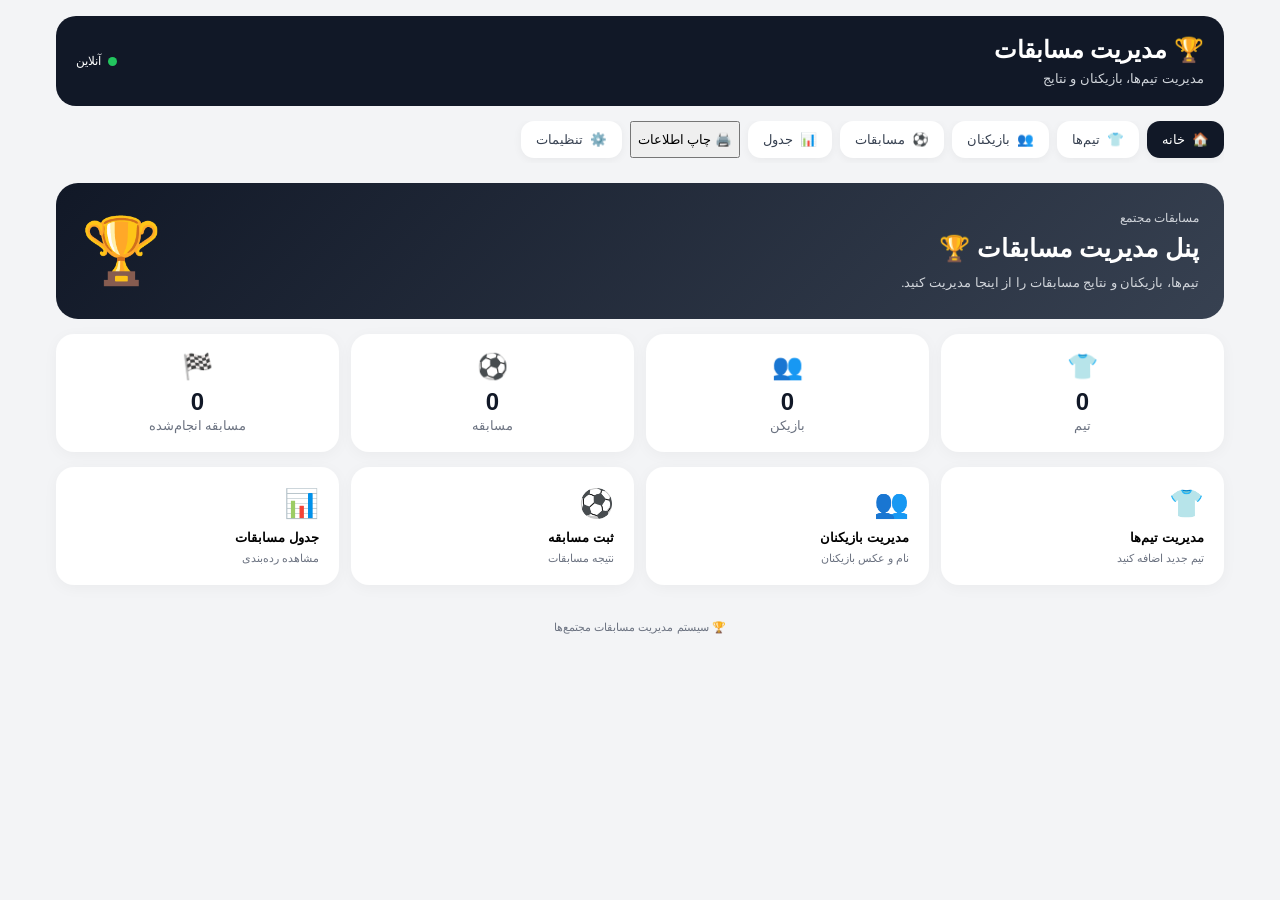
==== commit 95c34eed: "Update index.html" ====
--- a/index.html
+++ b/index.html
@@ -88,7 +88,11 @@
             <span>جدول</span>
         </button>
 
-        <button
+        <button id="printData" class="main-btn">
+    🖨️ چاپ اطلاعات
+</button>
+        
+<button
             class="nav-btn"
             data-section="settings"
         >
--- a/style.css
+++ b/style.css
@@ -1,855 +1,940 @@
-/* ================================
-   RESET
-================================ */
-
 * {
     box-sizing: border-box;
+}
+
+html {
+    scroll-behavior: smooth;
+}
+
+body {
     margin: 0;
     padding: 0;
-}
-
-html {
-    scroll-behavior: smooth;
-}
-
-body {
+
+    font-family:
+        Tahoma,
+        Arial,
+        sans-serif;
+
+    background: #f3f4f6;
+    color: #111827;
+
     min-height: 100vh;
-    background: #0f172a;
-    color: #f8fafc;
-    font-family: Tahoma, Arial, sans-serif;
-    line-height: 1.7;
 }
 
 button,
 input,
-select,
-textarea {
-    font: inherit;
+select {
+    font-family: inherit;
 }
 
 button {
     cursor: pointer;
 }
 
-input,
-select,
-textarea {
-    width: 100%;
-}
-
-
-/* ================================
-   APP
-================================ */
-
 .app {
     width: 100%;
-    max-width: 1100px;
-    margin: 0 auto;
+    max-width: 1200px;
+    margin: auto;
+    padding: 16px;
+}
+
+
+/* ================= هدر ================= */
+
+.topbar {
+    background: #111827;
+    color: white;
+
+    border-radius: 20px;
+
     padding: 20px;
-}
-
-
-/* ================================
-   HEADER
-================================ */
-
-.app-header {
-    display: flex;
+
+    display: flex;
+
     align-items: center;
+
     justify-content: space-between;
+
     gap: 15px;
+
+    margin-bottom: 15px;
+}
+
+.topbar h1 {
+    margin: 0 0 7px;
+    font-size: 24px;
+}
+
+.topbar p {
+    margin: 0;
+
+    color: #d1d5db;
+
+    font-size: 13px;
+}
+
+.connection {
+    display: flex;
+    align-items: center;
+    gap: 7px;
+
+    font-size: 12px;
+}
+
+#connectionDot {
+    width: 9px;
+    height: 9px;
+
+    border-radius: 50%;
+
+    background: #22c55e;
+}
+
+
+/* ================= منو ================= */
+
+.navigation {
+    display: flex;
+
+    gap: 8px;
+
+    overflow-x: auto;
+
+    padding-bottom: 5px;
+
     margin-bottom: 20px;
+}
+
+.nav-btn {
+    border: 0;
+
+    background: white;
+
+    color: #374151;
+
+    border-radius: 13px;
+
+    padding: 11px 15px;
+
+    display: flex;
+
+    align-items: center;
+
+    justify-content: center;
+
+    gap: 7px;
+
+    white-space: nowrap;
+
+    box-shadow:
+        0 2px 10px
+        rgba(0, 0, 0, 0.05);
+}
+
+.nav-btn.active {
+    background: #111827;
+    color: white;
+}
+
+
+/* ================= بخش‌ها ================= */
+
+.section {
+    display: none;
+}
+
+.section.active {
+    display: block;
+}
+
+.section-header {
+    background: white;
+
+    padding: 18px;
+
+    border-radius: 18px;
+
+    display: flex;
+
+    justify-content: space-between;
+
+    align-items: center;
+
+    gap: 15px;
+
+    margin-bottom: 15px;
+}
+
+.section-header h2 {
+    margin: 0 0 7px;
+
+    font-size: 21px;
+}
+
+.section-header p {
+    margin: 0;
+
+    color: #6b7280;
+
+    font-size: 13px;
+}
+
+
+/* ================= دکمه ================= */
+
+.primary-btn,
+.secondary-btn {
+    border: 0;
+
+    padding: 11px 17px;
+
+    border-radius: 11px;
+
+    font-weight: bold;
+
+    transition: 0.2s;
+}
+
+.primary-btn {
+    background: #111827;
+    color: white;
+}
+
+.primary-btn:hover {
+    transform: translateY(-1px);
+    opacity: 0.9;
+}
+
+.secondary-btn {
+    background: #e5e7eb;
+    color: #111827;
+}
+
+
+/* ================= خانه ================= */
+
+.welcome-card {
+    background:
+        linear-gradient(
+            135deg,
+            #111827,
+            #374151
+        );
+
+    color: white;
+
+    border-radius: 22px;
+
+    padding: 25px;
+
+    display: flex;
+
+    justify-content: space-between;
+
+    align-items: center;
+
+    gap: 20px;
+
+    margin-bottom: 15px;
+}
+
+.welcome-card h2 {
+    margin: 8px 0;
+
+    font-size: 25px;
+}
+
+.welcome-card p {
+    margin: 0;
+
+    color: #d1d5db;
+
+    line-height: 1.8;
+
+    font-size: 13px;
+}
+
+.small-label {
+    font-size: 12px;
+
+    color: #d1d5db;
+}
+
+.trophy {
+    font-size: 65px;
+}
+
+.stats-grid {
+    display: grid;
+
+    grid-template-columns:
+        repeat(4, 1fr);
+
+    gap: 12px;
+
+    margin-bottom: 15px;
+}
+
+.stat-card {
+    background: white;
+
+    border-radius: 18px;
+
+    padding: 18px;
+
+    text-align: center;
+
+    box-shadow:
+        0 3px 15px
+        rgba(0, 0, 0, 0.04);
+}
+
+.stat-card span {
+    display: block;
+
+    font-size: 25px;
+
+    margin-bottom: 7px;
+}
+
+.stat-card strong {
+    display: block;
+
+    font-size: 24px;
+}
+
+.stat-card small {
+    color: #6b7280;
+}
+
+.quick-actions {
+    display: grid;
+
+    grid-template-columns:
+        repeat(4, 1fr);
+
+    gap: 12px;
+}
+
+.action-card {
+    background: white;
+
+    border: 0;
+
+    border-radius: 18px;
+
     padding: 20px;
-    background: #1e293b;
-    border: 1px solid #334155;
-    border-radius: 20px;
-}
-
-.app-header h1 {
-    font-size: 25px;
-    margin-bottom: 4px;
-}
-
-.app-header p {
-    color: #94a3b8;
-    font-size: 14px;
-}
-
-.icon-button {
-    width: 45px;
-    height: 45px;
+
+    text-align: right;
+
+    box-shadow:
+        0 3px 15px
+        rgba(0, 0, 0, 0.04);
+}
+
+.action-card span {
+    font-size: 28px;
+
+    display: block;
+
+    margin-bottom: 10px;
+}
+
+.action-card strong {
+    display: block;
+
+    margin-bottom: 5px;
+}
+
+.action-card small {
+    color: #6b7280;
+}
+
+
+/* ================= فرم ================= */
+
+.form-card {
+    background: white;
+
+    border-radius: 18px;
+
+    padding: 20px;
+
+    margin-bottom: 15px;
+}
+
+.form-card h3 {
+    margin-top: 0;
+}
+
+.hidden {
+    display: none !important;
+}
+
+.form-grid {
+    display: grid;
+
+    grid-template-columns:
+        repeat(2, 1fr);
+
+    gap: 14px;
+
+    margin-bottom: 15px;
+}
+
+.form-grid label,
+.match-form label {
+    display: flex;
+
+    flex-direction: column;
+
+    gap: 7px;
+
+    color: #374151;
+
+    font-size: 13px;
+}
+
+.full-width {
+    grid-column: 1 / -1;
+}
+
+input,
+select {
+    width: 100%;
+
+    border: 1px solid #d1d5db;
+
+    background: white;
+
+    color: #111827;
+
+    border-radius: 10px;
+
+    padding: 11px;
+
+    outline: none;
+}
+
+input:focus,
+select:focus {
+    border-color: #111827;
+}
+
+.form-buttons {
+    display: flex;
+
+    gap: 8px;
+
+    flex-wrap: wrap;
+}
+
+.checkbox-label {
+    display: flex;
+
+    align-items: center;
+
+    gap: 8px;
+
+    margin: 10px 0 15px;
+
+    font-size: 13px;
+}
+
+.checkbox-label input {
+    width: auto;
+}
+
+
+/* ================= تیم‌ها ================= */
+
+.cards-grid {
+    display: grid;
+
+    grid-template-columns:
+        repeat(3, 1fr);
+
+    gap: 12px;
+}
+
+.team-card {
+    background: white;
+
+    border-radius: 18px;
+
+    padding: 18px;
+
+    text-align: center;
+}
+
+.team-logo {
+    width: 80px;
+    height: 80px;
+
+    border-radius: 50%;
+
+    object-fit: cover;
+
+    margin-bottom: 10px;
+
+    border: 3px solid #f3f4f6;
+}
+
+.team-card h3 {
+    margin: 5px 0;
+}
+
+.team-card p {
+    margin: 0 0 12px;
+
+    color: #6b7280;
+
+    font-size: 12px;
+}
+
+.card-buttons {
+    display: flex;
+
+    gap: 7px;
+
+    justify-content: center;
+
+    flex-wrap: wrap;
+}
+
+.small-btn {
     border: 0;
-    border-radius: 12px;
-    background: #334155;
-    color: #fff;
-    font-size: 20px;
-}
-
-
-/* ================================
-   NAVIGATION
-================================ */
-
-.main-nav {
+
+    padding: 8px 11px;
+
+    border-radius: 9px;
+
+    background: #e5e7eb;
+
+    font-size: 12px;
+}
+
+.delete-btn {
+    background: #fee2e2;
+
+    color: #b91c1c;
+}
+
+
+/* ================= بازیکنان ================= */
+
+.image-preview {
+    min-height: 10px;
+
+    margin-bottom: 15px;
+
+    display: flex;
+
+    justify-content: center;
+}
+
+.image-preview img {
+    width: 110px;
+    height: 110px;
+
+    object-fit: cover;
+
+    border-radius: 50%;
+
+    border: 4px solid #f3f4f6;
+}
+
+.filter-box {
+    background: white;
+
+    padding: 13px;
+
+    border-radius: 15px;
+
     display: grid;
-    grid-template-columns: repeat(8, 1fr);
-    gap: 8px;
-    margin-bottom: 20px;
-}
-
-.nav-button {
-    min-height: 65px;
-    border: 1px solid #334155;
-    border-radius: 14px;
-    background: #1e293b;
-    color: #cbd5e1;
-    display: flex;
-    flex-direction: column;
+
+    grid-template-columns:
+        1fr 1fr;
+
+    gap: 10px;
+
+    margin-bottom: 15px;
+}
+
+.players-grid {
+    display: grid;
+
+    grid-template-columns:
+        repeat(3, 1fr);
+
+    gap: 12px;
+}
+
+.player-card {
+    background: white;
+
+    border-radius: 18px;
+
+    padding: 15px;
+
+    text-align: center;
+
+    position: relative;
+}
+
+.player-photo {
+    width: 95px;
+    height: 95px;
+
+    border-radius: 50%;
+
+    object-fit: cover;
+
+    background: #e5e7eb;
+
+    margin-bottom: 8px;
+}
+
+.player-card h3 {
+    margin: 5px 0;
+}
+
+.player-info {
+    color: #6b7280;
+
+    font-size: 12px;
+
+    line-height: 1.9;
+}
+
+.captain {
+    display: inline-block;
+
+    background: #fef3c7;
+
+    color: #92400e;
+
+    padding: 4px 8px;
+
+    border-radius: 999px;
+
+    font-size: 11px;
+
+    margin: 5px;
+}
+
+.jersey-number {
+    position: absolute;
+
+    top: 10px;
+    left: 10px;
+
+    width: 30px;
+    height: 30px;
+
+    border-radius: 50%;
+
+    background: #111827;
+
+    color: white;
+
+    display: flex;
+
     align-items: center;
+
     justify-content: center;
-    gap: 2px;
-    transition: 0.15s;
-}
-
-.nav-button span {
+
     font-size: 12px;
 }
 
-.nav-button:hover {
-    background: #334155;
-}
-
-.nav-button.active {
-    background: #2563eb;
-    border-color: #3b82f6;
-    color: #fff;
-}
-
-
-/* ================================
-   PAGE
-================================ */
-
-.page {
-    display: none;
-}
-
-.page.active {
-    display: block;
-}
-
-.page-title {
-    display: flex;
-    align-items: center;
-    justify-content: space-between;
+
+/* ================= مسابقات ================= */
+
+.match-form {
+    display: grid;
+
+    grid-template-columns:
+        1fr auto 1fr;
+
     gap: 15px;
-    margin-bottom: 20px;
-}
-
-.page-title h2 {
-    font-size: 24px;
-}
-
-.page-title p {
-    color: #94a3b8;
-    font-size: 14px;
-}
-
-
-/* ================================
-   DASHBOARD
-================================ */
-
-.dashboard-grid {
+
+    align-items: end;
+
+    margin-bottom: 15px;
+}
+
+.vs {
+    font-weight: bold;
+
+    padding-bottom: 10px;
+}
+
+.matches-list {
     display: grid;
-    grid-template-columns: repeat(4, 1fr);
+
     gap: 12px;
-    margin-bottom: 20px;
-}
-
-.stat-card {
-    min-height: 140px;
-    padding: 20px;
-    background: #1e293b;
-    border: 1px solid #334155;
+}
+
+.match-card {
+    background: white;
+
     border-radius: 18px;
-    display: flex;
-    flex-direction: column;
-    align-items: center;
-    justify-content: center;
-    text-align: center;
-}
-
-.stat-card span {
-    font-size: 30px;
-    margin-bottom: 5px;
-}
-
-.stat-card small {
-    color: #94a3b8;
-}
-
-.stat-card strong {
-    font-size: 28px;
-    margin-top: 5px;
-}
-
-
-/* ================================
-   PANELS
-================================ */
-
-.panel {
-    background: #1e293b;
-    border: 1px solid #334155;
-    border-radius: 18px;
-    padding: 20px;
-    margin-bottom: 15px;
-}
-
-.panel h3 {
-    margin-bottom: 15px;
-    font-size: 18px;
-}
-
-.muted {
-    color: #94a3b8;
-    font-size: 14px;
-    margin-bottom: 12px;
-}
-
-
-/* ================================
-   BUTTONS
-================================ */
-
-.primary-button,
-.secondary-button,
-.danger-button {
-    min-height: 44px;
-    padding: 10px 16px;
-    border: 0;
-    border-radius: 11px;
-    color: #fff;
-    transition: 0.15s;
-}
-
-.primary-button {
-    background: #2563eb;
-}
-
-.primary-button:hover {
-    background: #1d4ed8;
-}
-
-.secondary-button {
-    background: #475569;
-}
-
-.secondary-button:hover {
-    background: #64748b;
-}
-
-.danger-button {
-    background: #dc2626;
-}
-
-.danger-button:hover {
-    background: #b91c1c;
-}
-
-.full-width {
-    width: 100%;
-    margin-top: 10px;
-}
-
-button:disabled {
-    opacity: 0.45;
-    cursor: not-allowed;
-}
-
-
-/* ================================
-   FILTERS
-================================ */
-
-.filter-row {
-    display: flex;
-    gap: 8px;
-    overflow-x: auto;
-    margin-bottom: 15px;
-    padding-bottom: 3px;
-}
-
-.filter-button {
-    white-space: nowrap;
-    padding: 9px 16px;
-    border: 1px solid #334155;
-    border-radius: 10px;
-    background: #1e293b;
-    color: #cbd5e1;
-}
-
-.filter-button.active {
-    background: #2563eb;
-    color: #fff;
-}
-
-
-/* ================================
-   CARDS
-================================ */
-
-.cards-list {
-    display: grid;
-    gap: 12px;
-}
-
-.team-card,
-.match-card,
-.player-card,
-.news-card {
-    background: #1e293b;
-    border: 1px solid #334155;
-    border-radius: 18px;
-    padding: 17px;
-}
-
-.card-top {
-    display: flex;
-    align-items: center;
-    justify-content: space-between;
-    gap: 10px;
-}
-
-.card-title {
-    font-size: 18px;
-    font-weight: bold;
-}
-
-.card-subtitle {
-    color: #94a3b8;
-    font-size: 13px;
-    margin-top: 3px;
-}
-
-.card-actions {
-    display: flex;
-    flex-wrap: wrap;
-    gap: 7px;
-    margin-top: 15px;
-}
-
-.small-button {
-    padding: 8px 12px;
-    border: 0;
-    border-radius: 9px;
-    background: #475569;
-    color: #fff;
-    font-size: 13px;
-}
-
-.small-button.primary {
-    background: #2563eb;
-}
-
-.small-button.danger {
-    background: #dc2626;
-}
-
-
-/* ================================
-   TEAM
-================================ */
-
-.team-logo {
-    width: 55px;
-    height: 55px;
-    border-radius: 14px;
-    background: #334155;
-    display: flex;
-    align-items: center;
-    justify-content: center;
-    font-size: 28px;
-    flex-shrink: 0;
-}
-
-.team-info {
-    display: flex;
-    align-items: center;
-    gap: 12px;
-}
-
-
-/* ================================
-   MATCH
-================================ */
-
-.match-card {
-    position: relative;
-}
-
-.match-header {
-    display: flex;
-    justify-content: space-between;
-    align-items: center;
-    gap: 10px;
-    margin-bottom: 15px;
-}
-
-.match-status {
-    padding: 5px 9px;
-    border-radius: 8px;
-    background: #334155;
-    color: #cbd5e1;
-    font-size: 12px;
-}
-
-.match-status.finished {
-    background: #166534;
-    color: #dcfce7;
-}
-
-.match-status.upcoming {
-    background: #1e40af;
-    color: #dbeafe;
+
+    padding: 18px;
 }
 
 .match-teams {
     display: grid;
-    grid-template-columns: 1fr auto 1fr;
+
+    grid-template-columns:
+        1fr auto 1fr;
+
     align-items: center;
-    gap: 12px;
+
+    gap: 10px;
+
     text-align: center;
 }
 
-.match-team {
+.match-score {
+    font-size: 25px;
+
     font-weight: bold;
 }
 
-.match-score {
-    min-width: 75px;
-    font-size: 27px;
-    font-weight: bold;
-}
-
-.match-meta {
-    display: flex;
-    flex-wrap: wrap;
-    justify-content: center;
-    gap: 8px;
-    margin-top: 15px;
-    color: #94a3b8;
-    font-size: 13px;
-}
-
-
-/* ================================
-   TABLE
-================================ */
+.match-date {
+    color: #6b7280;
+
+    text-align: center;
+
+    font-size: 12px;
+
+    margin: 12px 0;
+}
+
+
+/* ================= جدول ================= */
 
 .table-wrapper {
+    background: white;
+
+    border-radius: 18px;
+
     overflow-x: auto;
-    background: #1e293b;
-    border: 1px solid #334155;
-    border-radius: 18px;
 }
 
 table {
     width: 100%;
+
     border-collapse: collapse;
+
     min-width: 650px;
 }
 
 th,
 td {
     padding: 13px 10px;
-    border-bottom: 1px solid #334155;
+
     text-align: center;
-    white-space: nowrap;
+
+    border-bottom: 1px solid #e5e7eb;
+
+    font-size: 13px;
 }
 
 th {
-    background: #334155;
-    color: #e2e8f0;
+    background: #f9fafb;
+}
+
+td:first-child,
+th:first-child {
+    width: 45px;
+}
+
+.team-cell {
+    display: flex;
+
+    align-items: center;
+
+    gap: 8px;
+}
+
+.table-logo {
+    width: 32px;
+    height: 32px;
+
+    border-radius: 50%;
+
+    object-fit: cover;
+}
+
+
+/* ================= تنظیمات ================= */
+
+.settings-list {
+    display: grid;
+
+    gap: 10px;
+}
+
+.setting-btn {
+    background: white;
+
+    border: 0;
+
+    border-radius: 15px;
+
+    padding: 16px;
+
+    text-align: right;
+
+    font-size: 14px;
+}
+
+.setting-btn.danger {
+    color: #b91c1c;
+
+    background: #fee2e2;
+}
+
+
+/* ================= Toast ================= */
+
+.toast {
+    position: fixed;
+
+    top: 20px;
+
+    left: 50%;
+
+    transform:
+        translate(-50%, -150px);
+
+    background: #111827;
+
+    color: white;
+
+    padding: 13px 18px;
+
+    border-radius: 12px;
+
+    z-index: 9999;
+
+    opacity: 0;
+
+    transition:
+        0.3s ease;
+
+    max-width: 90%;
+
+    text-align: center;
+
     font-size: 13px;
 }
 
-td {
-    color: #cbd5e1;
-}
-
-tr:last-child td {
-    border-bottom: 0;
-}
-
-
-/* ================================
-   SEARCH
-================================ */
-
-.search-box {
-    margin-bottom: 15px;
-}
-
-.search-box input {
-    background: #1e293b;
-    border: 1px solid #334155;
-    color: #fff;
-    border-radius: 12px;
-    padding: 13px 15px;
-    outline: none;
-}
-
-.search-box input:focus {
-    border-color: #3b82f6;
-}
-
-
-/* ================================
-   STATS
-================================ */
-
-.stats-section {
-    display: grid;
-    gap: 15px;
-}
-
-.stats-numbers {
-    display: grid;
-    grid-template-columns: repeat(3, 1fr);
-    gap: 10px;
-}
-
-.stats-numbers > div {
-    background: #334155;
-    border-radius: 14px;
-    padding: 15px;
+.toast.show {
+    transform:
+        translate(-50%, 0);
+
+    opacity: 1;
+}
+
+
+/* ================= فوتر ================= */
+
+footer {
     text-align: center;
-}
-
-.stats-numbers span {
-    display: block;
-    font-size: 25px;
-    font-weight: bold;
-}
-
-.stats-numbers small {
-    color: #94a3b8;
-}
-
-
-/* ================================
-   FORMS
-================================ */
-
-label {
-    display: block;
-    margin: 13px 0 7px;
-    color: #cbd5e1;
-    font-size: 14px;
-}
-
-input,
-select,
-textarea {
-    border: 1px solid #475569;
-    border-radius: 11px;
-    background: #0f172a;
-    color: #fff;
-    padding: 12px;
-    outline: none;
-}
-
-input:focus,
-select:focus,
-textarea:focus {
-    border-color: #3b82f6;
-}
-
-textarea {
-    resize: vertical;
-    min-height: 110px;
-}
-
-.checkbox-row {
-    display: flex;
-    align-items: center;
-    gap: 8px;
-    cursor: pointer;
-}
-
-.checkbox-row input {
-    width: auto;
-}
-
-.form-actions {
-    display: grid;
-    grid-template-columns: 1fr 1fr;
-    gap: 10px;
-    margin-top: 20px;
-}
-
-
-/* ================================
-   RESULT
-================================ */
-
-.result-teams {
-    display: grid;
-    grid-template-columns: 1fr 1fr;
-    gap: 10px;
-    text-align: center;
-    margin-bottom: 20px;
-}
-
-.result-teams > div {
-    padding: 12px;
-    background: #334155;
-    border-radius: 12px;
-}
-
-.score-inputs {
-    display: grid;
-    grid-template-columns: 1fr 35px 1fr;
-    align-items: end;
-    gap: 10px;
-}
-
-.score-inputs > strong {
-    text-align: center;
-    font-size: 25px;
-    padding-bottom: 8px;
-}
-
-
-/* ================================
-   MODAL
-================================ */
-
-.modal {
-    position: fixed;
-    inset: 0;
-    z-index: 1000;
-    display: flex;
-    align-items: center;
-    justify-content: center;
-    padding: 15px;
-    background: rgba(2, 6, 23, 0.82);
-}
-
-.modal.hidden {
-    display: none;
-}
-
-.modal-content {
-    width: 100%;
-    max-width: 520px;
-    max-height: 90vh;
-    overflow-y: auto;
-    background: #1e293b;
-    border: 1px solid #475569;
-    border-radius: 20px;
-    padding: 20px;
-    box-shadow: 0 20px 60px rgba(0, 0, 0, 0.4);
-}
-
-.modal-header {
-    display: flex;
-    align-items: center;
-    justify-content: space-between;
-    gap: 10px;
-    margin-bottom: 15px;
-}
-
-.modal-header h3 {
-    font-size: 20px;
-}
-
-.close-modal {
-    width: 38px;
-    height: 38px;
-    border: 0;
-    border-radius: 10px;
-    background: #334155;
-    color: #fff;
-    font-size: 24px;
-}
-
-
-/* ================================
-   EMPTY STATE
-================================ */
-
-.empty-state {
-    padding: 30px 15px;
-    text-align: center;
-    color: #94a3b8;
-    background: #1e293b;
-    border: 1px dashed #475569;
-    border-radius: 15px;
-}
-
-
-/* ================================
-   DANGER
-================================ */
-
-.danger-panel {
-    border-color: #7f1d1d;
-}
-
-
-/* ================================
-   TOAST
-================================ */
-
-#toastContainer {
-    position: fixed;
-    top: 15px;
-    left: 50%;
-    transform: translateX(-50%);
-    z-index: 2000;
-    width: min(92%, 420px);
-    pointer-events: none;
-}
-
-.toast {
-    margin-bottom: 8px;
-    padding: 12px 15px;
-    border: 1px solid #475569;
-    border-radius: 12px;
-    background: #1e293b;
-    color: #fff;
-    text-align: center;
-    box-shadow: 0 10px 30px rgba(0, 0, 0, 0.25);
-    animation: toastIn 0.2s ease;
-}
-
-@keyframes toastIn {
-    from {
-        opacity: 0;
-        transform: translateY(-10px);
-    }
-
-    to {
-        opacity: 1;
-        transform: translateY(0);
-    }
-}
-
-
-/* ================================
-   RESPONSIVE
-================================ */
-
-@media (max-width: 850px) {
-
-    .main-nav {
-        grid-template-columns: repeat(4, 1fr);
-    }
-
-    .dashboard-grid {
-        grid-template-columns: repeat(2, 1fr);
-    }
-}
-
-
-@media (max-width: 550px) {
+
+    color: #6b7280;
+
+    font-size: 11px;
+
+    padding: 25px 0;
+}
+
+
+/* ================= موبایل ================= */
+
+@media (max-width: 800px) {
+
+    .stats-grid,
+    .quick-actions {
+        grid-template-columns:
+            repeat(2, 1fr);
+    }
+
+    .cards-grid,
+    .players-grid {
+        grid-template-columns:
+            repeat(2, 1fr);
+    }
+}
+
+
+@media (max-width: 560px) {
 
     .app {
         padding: 10px;
     }
 
-    .app-header {
-        padding: 15px;
-    }
-
-    .app-header h1 {
+    .topbar {
+        align-items: flex-start;
+
+        flex-direction: column;
+    }
+
+    .topbar h1 {
         font-size: 20px;
     }
 
-    .page-title {
+    .navigation {
+        padding-bottom: 8px;
+    }
+
+    .nav-btn {
+        flex: 0 0 auto;
+    }
+
+    .section-header {
         align-items: flex-start;
+
         flex-direction: column;
     }
 
-    .page-title .primary-button {
+    .section-header .primary-btn {
         width: 100%;
     }
 
-    .main-nav {
-        grid-template-columns: repeat(4, 1fr);
-    }
-
-    .nav-button {
-        min-height: 58px;
-    }
-
-    .nav-button span {
-        font-size: 10px;
-    }
-
-    .dashboard-grid {
-        grid-template-columns: repeat(2, 1fr);
-    }
-
-    .stat-card {
-        min-height: 120px;
-    }
-
-    .stat-card strong {
-        font-size: 23px;
-    }
-
-    .match-teams {
-        gap: 6px;
-    }
-
-    .match-score {
-        min-width: 55px;
-        font-size: 23px;
-    }
-
-    .form-actions {
+    .welcome-card {
+        padding: 20px;
+    }
+
+    .trophy {
+        font-size: 45px;
+    }
+
+    .stats-grid,
+    .quick-actions,
+    .cards-grid,
+    .players-grid,
+    .filter-box,
+    .form-grid {
         grid-template-columns: 1fr;
     }
 
-    .stats-numbers {
+    .match-form {
         grid-template-columns: 1fr;
-    }
-}
-
-
-@media (max-width: 360px) {
-
-    .main-nav {
-        grid-template-columns: repeat(3, 1fr);
-    }
-
-    .dashboard-grid {
-        grid-template-columns: 1fr 1fr;
-        gap: 8px;
-    }
-
-    .stat-card {
-        padding: 12px;
-    }
-
-    .stat-card span {
-        font-size: 25px;
-    }
-
-    .stat-card strong {
-        font-size: 20px;
-    }
-
-    .match-teams {
-        grid-template-columns: 1fr;
-    }
-
-    .match-score {
-        order: 3;
-    }
-}+
+        align-items: stretch;
+    }
+
+    .vs {
+        text-align: center;
+
+        padding: 0;
+    }
+
+    .full-width {
+        grid-column: auto;
+    }
+}
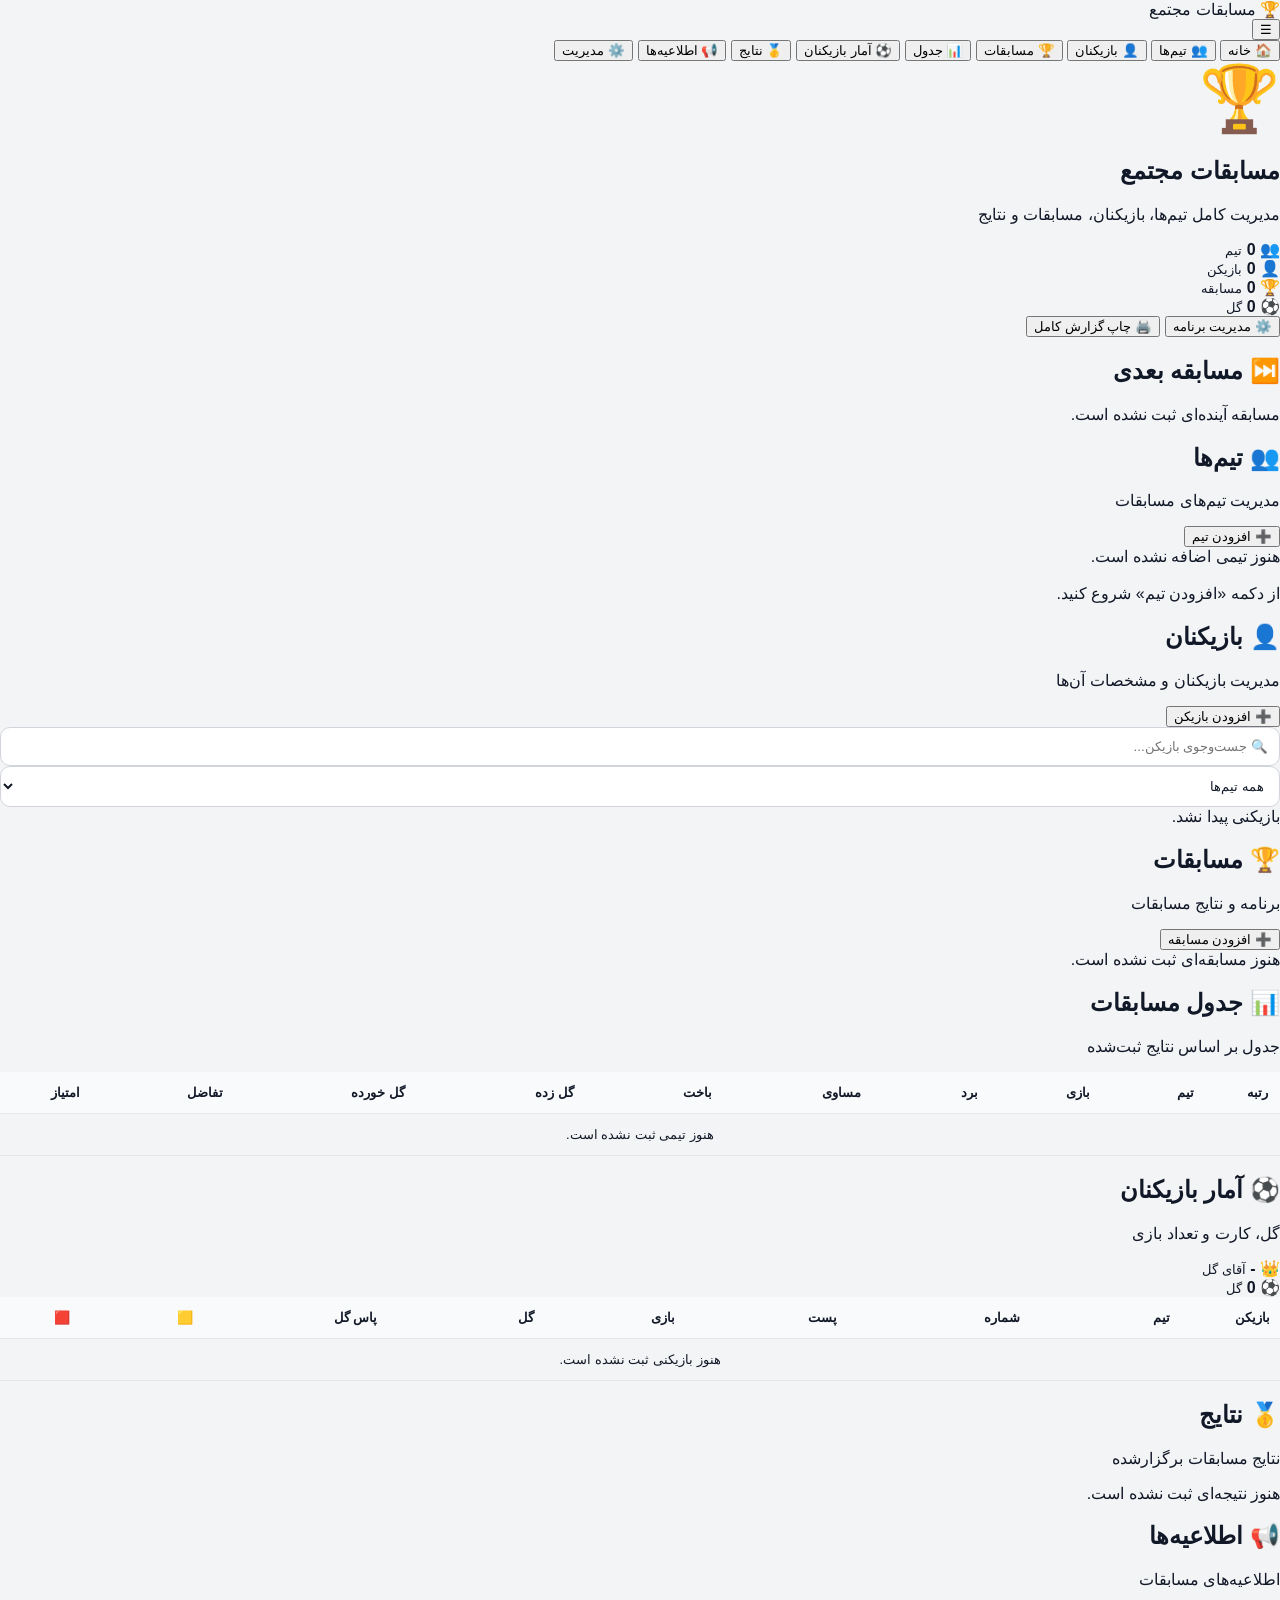
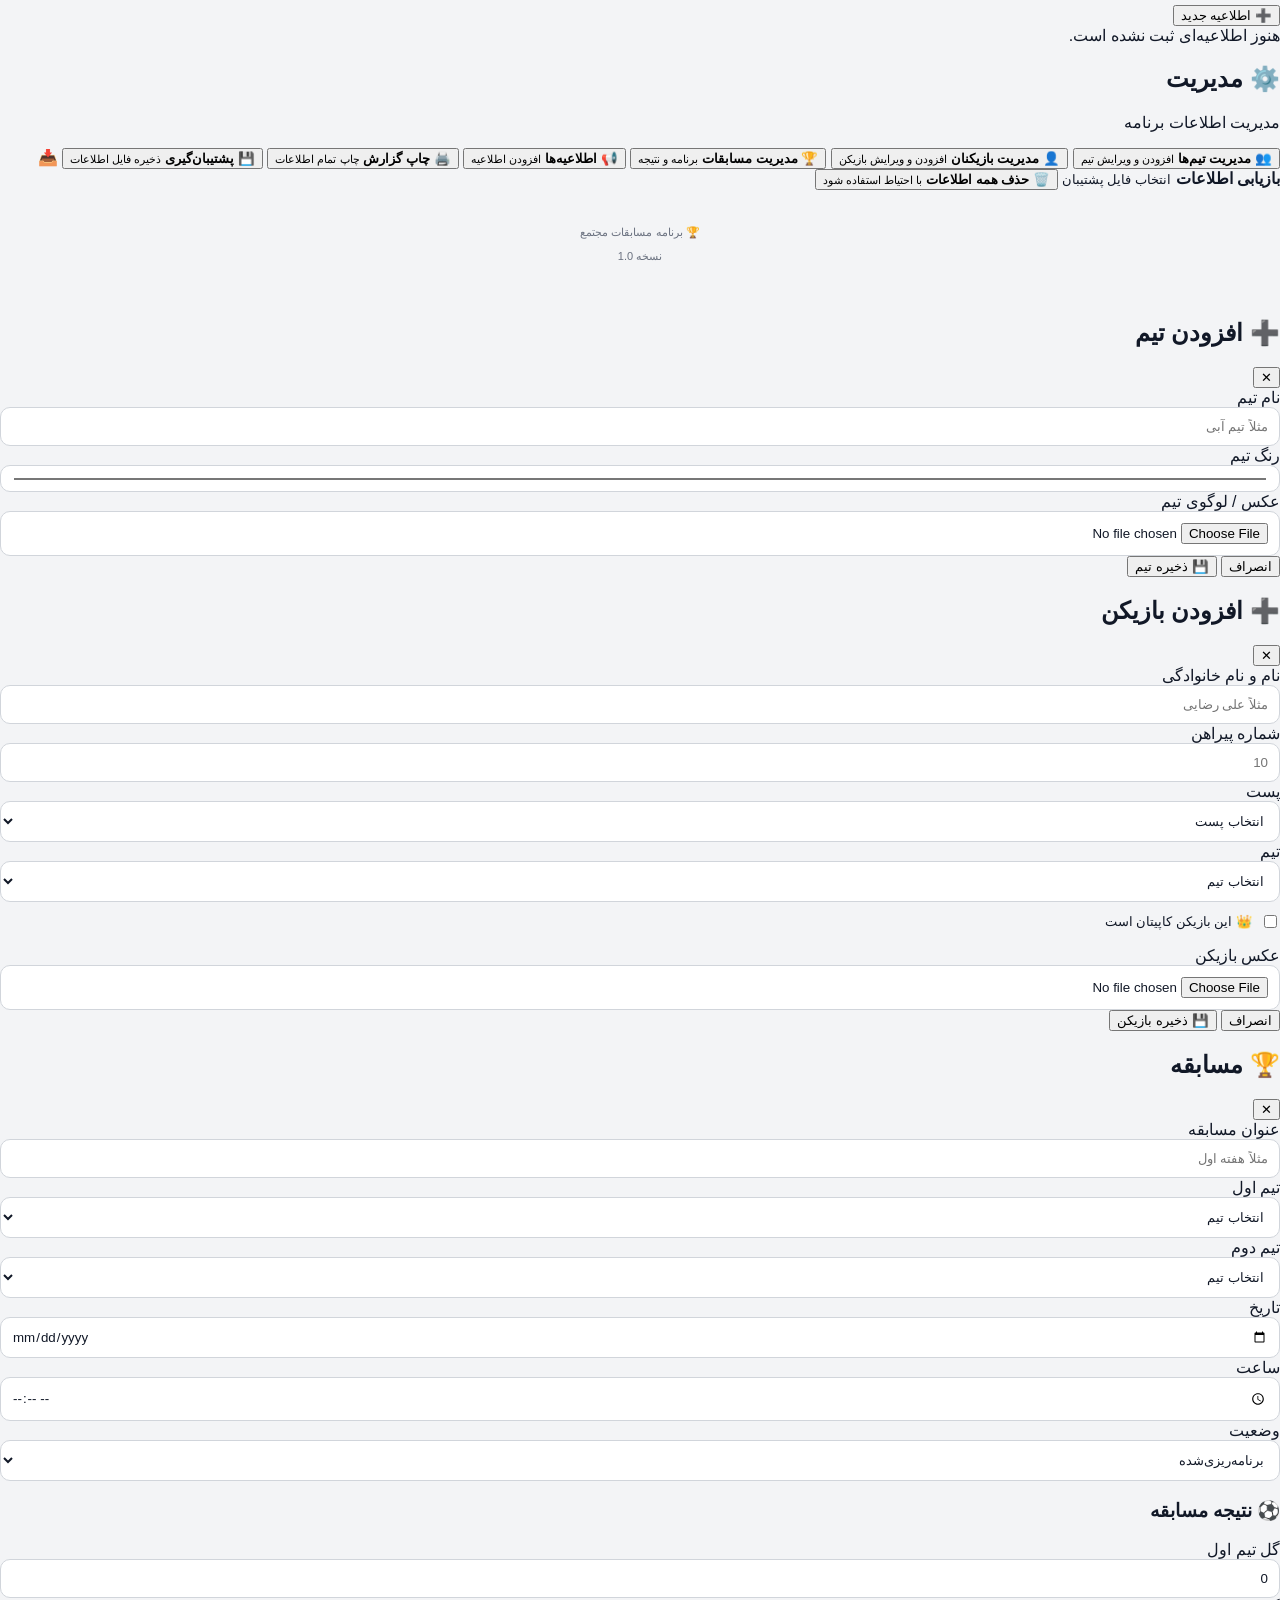
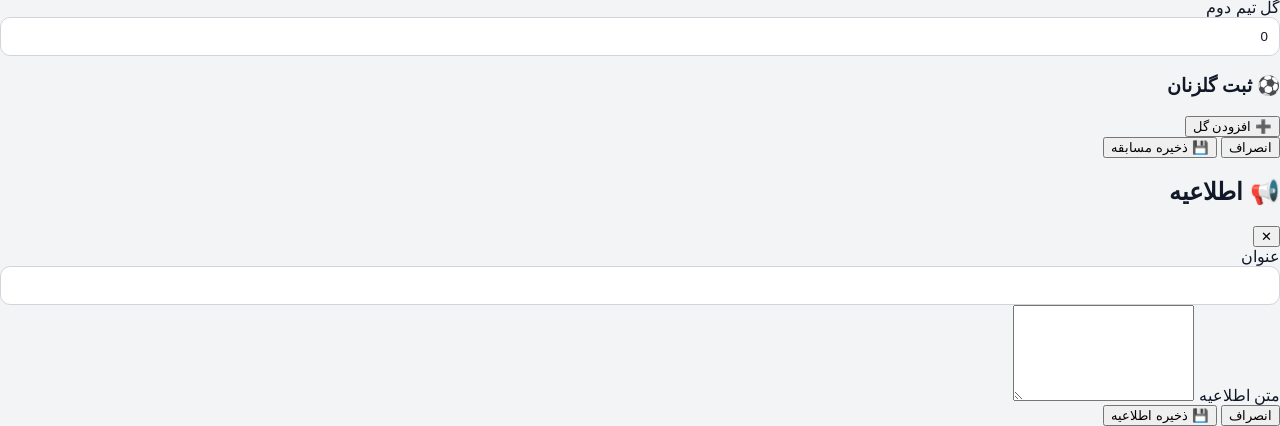
==== commit f394eef8: "Update index.html" ====
--- a/index.html
+++ b/index.html
@@ -1,5 +1,6 @@
 <!DOCTYPE html>
 <html lang="fa" dir="rtl">
+
 <head>
     <meta charset="UTF-8">
 
@@ -13,700 +14,1066 @@
         content="#111827"
     >
 
-    <title>مدیریت مسابقات</title>
-
-    <link rel="stylesheet" href="style.css">
+    <title>برنامه مسابقات مجتمع</title>
+
+    <link
+        rel="stylesheet"
+        href="style.css"
+    >
 </head>
 
 <body>
 
-<div class="app">
-
-    <!-- هدر -->
-    <header class="topbar">
-
-        <div>
-            <h1>🏆 مدیریت مسابقات</h1>
-            <p>مدیریت تیم‌ها، بازیکنان و نتایج</p>
-        </div>
-
-        <div class="connection">
-            <span id="connectionDot"></span>
-            <span id="connectionText">آنلاین</span>
-        </div>
-
-    </header>
-
-
-    <!-- پیام داخل برنامه -->
-    <div
-        id="toast"
-        class="toast"
-    ></div>
-
-
-    <!-- منوی بخش‌ها -->
-    <nav class="navigation">
-
-        <button
-            class="nav-btn active"
-            data-section="dashboard"
-        >
-            🏠
-            <span>خانه</span>
-        </button>
-
-        <button
-            class="nav-btn"
-            data-section="teams"
-        >
-            👕
-            <span>تیم‌ها</span>
-        </button>
-
-        <button
-            class="nav-btn"
-            data-section="players"
-        >
-            👥
-            <span>بازیکنان</span>
-        </button>
-
-        <button
-            class="nav-btn"
-            data-section="matches"
-        >
-            ⚽
-            <span>مسابقات</span>
-        </button>
-
-        <button
-            class="nav-btn"
-            data-section="table"
-        >
-            📊
-            <span>جدول</span>
-        </button>
-
-        <button id="printData" class="main-btn">
-    🖨️ چاپ اطلاعات
-</button>
-        
-<button
-            class="nav-btn"
-            data-section="settings"
-        >
-            ⚙️
-            <span>تنظیمات</span>
-        </button>
-
-    </nav>
-
-
-    <main>
-
-        <!-- ================= خانه ================= -->
-
-        <section
-            id="dashboard"
-            class="section active"
-        >
-
-            <div class="welcome-card">
-
-                <div>
-                    <span class="small-label">
-                        مسابقات مجتمع
-                    </span>
-
-                    <h2>
-                        پنل مدیریت مسابقات 🏆
-                    </h2>
-
-                    <p>
-                        تیم‌ها، بازیکنان و نتایج مسابقات
-                        را از اینجا مدیریت کنید.
-                    </p>
-                </div>
-
-                <div class="trophy">
-                    🏆
-                </div>
-
-            </div>
-
-
-            <div class="stats-grid">
-
-                <div class="stat-card">
-                    <span>👕</span>
-                    <strong id="teamCount">0</strong>
-                    <small>تیم</small>
-                </div>
-
-                <div class="stat-card">
-                    <span>👥</span>
-                    <strong id="playerCount">0</strong>
-                    <small>بازیکن</small>
-                </div>
-
-                <div class="stat-card">
-                    <span>⚽</span>
-                    <strong id="matchCount">0</strong>
-                    <small>مسابقه</small>
-                </div>
-
-                <div class="stat-card">
-                    <span>🏁</span>
-                    <strong id="finishedCount">0</strong>
-                    <small>مسابقه انجام‌شده</small>
-                </div>
-
-            </div>
-
-
-            <div class="quick-actions">
+<header class="header">
+
+    <div class="logo">
+        🏆 مسابقات مجتمع
+    </div>
+
+    <button
+        class="menu-button"
+        onclick="toggleMenu()"
+        aria-label="منو"
+    >
+        ☰
+    </button>
+
+</header>
+
+
+<nav id="mainMenu" class="menu">
+
+    <button onclick="showPage('home')">
+        🏠 خانه
+    </button>
+
+    <button onclick="showPage('teams')">
+        👥 تیم‌ها
+    </button>
+
+    <button onclick="showPage('players')">
+        👤 بازیکنان
+    </button>
+
+    <button onclick="showPage('matches')">
+        🏆 مسابقات
+    </button>
+
+    <button onclick="showPage('table')">
+        📊 جدول
+    </button>
+
+    <button onclick="showPage('stats')">
+        ⚽ آمار بازیکنان
+    </button>
+
+    <button onclick="showPage('results')">
+        🥇 نتایج
+    </button>
+
+    <button onclick="showPage('news')">
+        📢 اطلاعیه‌ها
+    </button>
+
+    <button onclick="showPage('admin')">
+        ⚙️ مدیریت
+    </button>
+
+</nav>
+
+
+<main>
+
+    <!-- ================= HOME ================= -->
+
+    <section id="home" class="page active">
+
+        <div class="hero">
+
+            <div class="trophy">
+                🏆
+            </div>
+
+            <h1>
+                مسابقات مجتمع
+            </h1>
+
+            <p>
+                مدیریت کامل تیم‌ها، بازیکنان، مسابقات و نتایج
+            </p>
+
+        </div>
+
+
+        <div class="dashboard-grid">
+
+            <div class="dashboard-card">
+                <span>👥</span>
+                <strong id="homeTeams">0</strong>
+                <small>تیم</small>
+            </div>
+
+            <div class="dashboard-card">
+                <span>👤</span>
+                <strong id="homePlayers">0</strong>
+                <small>بازیکن</small>
+            </div>
+
+            <div class="dashboard-card">
+                <span>🏆</span>
+                <strong id="homeMatches">0</strong>
+                <small>مسابقه</small>
+            </div>
+
+            <div class="dashboard-card">
+                <span>⚽</span>
+                <strong id="homeGoals">0</strong>
+                <small>گل</small>
+            </div>
+
+        </div>
+
+
+        <div class="home-actions">
+
+            <button
+                class="primary-button"
+                onclick="showPage('admin')"
+            >
+                ⚙️ مدیریت برنامه
+            </button>
+
+            <button
+                class="print-button"
+                onclick="printInformation()"
+            >
+                🖨️ چاپ گزارش کامل
+            </button>
+
+        </div>
+
+
+        <div class="next-match-box">
+
+            <h2>
+                ⏭️ مسابقه بعدی
+            </h2>
+
+            <div id="nextMatch">
+                هنوز مسابقه‌ای ثبت نشده است.
+            </div>
+
+        </div>
+
+    </section>
+
+
+
+    <!-- ================= TEAMS ================= -->
+
+    <section id="teams" class="page">
+
+        <div class="page-header">
+
+            <div>
+                <h2>👥 تیم‌ها</h2>
+                <p>مدیریت تیم‌های مسابقات</p>
+            </div>
+
+            <button
+                class="primary-button"
+                onclick="openTeamForm()"
+            >
+                ➕ افزودن تیم
+            </button>
+
+        </div>
+
+
+        <div id="teamsList" class="items-grid"></div>
+
+    </section>
+
+
+
+    <!-- ================= PLAYERS ================= -->
+
+    <section id="players" class="page">
+
+        <div class="page-header">
+
+            <div>
+                <h2>👤 بازیکنان</h2>
+                <p>مدیریت بازیکنان و مشخصات آن‌ها</p>
+            </div>
+
+            <button
+                class="primary-button"
+                onclick="openPlayerForm()"
+            >
+                ➕ افزودن بازیکن
+            </button>
+
+        </div>
+
+
+        <div class="search-box">
+
+            <input
+                id="playerSearch"
+                type="text"
+                placeholder="🔍 جست‌وجوی بازیکن..."
+                oninput="renderPlayers()"
+            >
+
+            <select
+                id="playerTeamFilter"
+                onchange="renderPlayers()"
+            >
+                <option value="all">
+                    همه تیم‌ها
+                </option>
+            </select>
+
+        </div>
+
+
+        <div
+            id="playersList"
+            class="players-grid"
+        ></div>
+
+    </section>
+
+
+
+    <!-- ================= MATCHES ================= -->
+
+    <section id="matches" class="page">
+
+        <div class="page-header">
+
+            <div>
+                <h2>🏆 مسابقات</h2>
+                <p>برنامه و نتایج مسابقات</p>
+            </div>
+
+            <button
+                class="primary-button"
+                onclick="openMatchForm()"
+            >
+                ➕ افزودن مسابقه
+            </button>
+
+        </div>
+
+
+        <div id="matchesList"></div>
+
+    </section>
+
+
+
+    <!-- ================= TABLE ================= -->
+
+    <section id="table" class="page">
+
+        <div class="page-header">
+
+            <div>
+                <h2>📊 جدول مسابقات</h2>
+                <p>جدول بر اساس نتایج ثبت‌شده</p>
+            </div>
+
+        </div>
+
+
+        <div class="table-container">
+
+            <table>
+
+                <thead>
+
+                    <tr>
+                        <th>رتبه</th>
+                        <th>تیم</th>
+                        <th>بازی</th>
+                        <th>برد</th>
+                        <th>مساوی</th>
+                        <th>باخت</th>
+                        <th>گل زده</th>
+                        <th>گل خورده</th>
+                        <th>تفاضل</th>
+                        <th>امتیاز</th>
+                    </tr>
+
+                </thead>
+
+                <tbody id="standings"></tbody>
+
+            </table>
+
+        </div>
+
+    </section>
+
+
+
+    <!-- ================= STATS ================= -->
+
+    <section id="stats" class="page">
+
+        <div class="page-header">
+
+            <div>
+                <h2>⚽ آمار بازیکنان</h2>
+                <p>گل، کارت و تعداد بازی</p>
+            </div>
+
+        </div>
+
+
+        <div class="stats-highlight">
+
+            <div class="highlight-card">
+                <span>👑</span>
+                <strong id="topScorerName">-</strong>
+                <small>آقای گل</small>
+            </div>
+
+            <div class="highlight-card">
+                <span>⚽</span>
+                <strong id="topScorerGoals">0</strong>
+                <small>گل</small>
+            </div>
+
+        </div>
+
+
+        <div class="table-container">
+
+            <table>
+
+                <thead>
+
+                    <tr>
+                        <th>بازیکن</th>
+                        <th>تیم</th>
+                        <th>شماره</th>
+                        <th>پست</th>
+                        <th>بازی</th>
+                        <th>گل</th>
+                        <th>پاس گل</th>
+                        <th>🟨</th>
+                        <th>🟥</th>
+                    </tr>
+
+                </thead>
+
+                <tbody id="playerStats"></tbody>
+
+            </table>
+
+        </div>
+
+    </section>
+
+
+
+    <!-- ================= RESULTS ================= -->
+
+    <section id="results" class="page">
+
+        <div class="page-header">
+
+            <div>
+                <h2>🥇 نتایج</h2>
+                <p>نتایج مسابقات برگزارشده</p>
+            </div>
+
+        </div>
+
+
+        <div id="resultsList"></div>
+
+    </section>
+
+
+
+    <!-- ================= NEWS ================= -->
+
+    <section id="news" class="page">
+
+        <div class="page-header">
+
+            <div>
+                <h2>📢 اطلاعیه‌ها</h2>
+                <p>اطلاعیه‌های مسابقات</p>
+            </div>
+
+            <button
+                class="primary-button"
+                onclick="openNewsForm()"
+            >
+                ➕ اطلاعیه جدید
+            </button>
+
+        </div>
+
+
+        <div id="newsList"></div>
+
+    </section>
+
+
+
+    <!-- ================= ADMIN ================= -->
+
+    <section id="admin" class="page">
+
+        <div class="page-header">
+
+            <div>
+                <h2>⚙️ مدیریت</h2>
+                <p>مدیریت اطلاعات برنامه</p>
+            </div>
+
+        </div>
+
+
+        <div class="admin-grid">
+
+            <button
+                onclick="openTeamForm()"
+                class="admin-card"
+            >
+                👥
+                <strong>مدیریت تیم‌ها</strong>
+                <small>افزودن و ویرایش تیم</small>
+            </button>
+
+
+            <button
+                onclick="openPlayerForm()"
+                class="admin-card"
+            >
+                👤
+                <strong>مدیریت بازیکنان</strong>
+                <small>افزودن و ویرایش بازیکن</small>
+            </button>
+
+
+            <button
+                onclick="openMatchForm()"
+                class="admin-card"
+            >
+                🏆
+                <strong>مدیریت مسابقات</strong>
+                <small>برنامه و نتیجه</small>
+            </button>
+
+
+            <button
+                onclick="openNewsForm()"
+                class="admin-card"
+            >
+                📢
+                <strong>اطلاعیه‌ها</strong>
+                <small>افزودن اطلاعیه</small>
+            </button>
+
+
+            <button
+                onclick="printInformation()"
+                class="admin-card"
+            >
+                🖨️
+                <strong>چاپ گزارش</strong>
+                <small>چاپ تمام اطلاعات</small>
+            </button>
+
+
+            <button
+                onclick="backupData()"
+                class="admin-card"
+            >
+                💾
+                <strong>پشتیبان‌گیری</strong>
+                <small>ذخیره فایل اطلاعات</small>
+            </button>
+
+
+            <label class="admin-card import-card">
+
+                📥
+
+                <strong>
+                    بازیابی اطلاعات
+                </strong>
+
+                <small>
+                    انتخاب فایل پشتیبان
+                </small>
+
+                <input
+                    type="file"
+                    accept=".json"
+                    onchange="restoreData(event)"
+                    hidden
+                >
+
+            </label>
+
+
+            <button
+                onclick="resetAllData()"
+                class="admin-card danger-card"
+            >
+                🗑️
+                <strong>حذف همه اطلاعات</strong>
+                <small>با احتیاط استفاده شود</small>
+            </button>
+
+        </div>
+
+    </section>
+
+</main>
+
+
+
+<footer>
+
+    <p>
+        🏆 برنامه مسابقات مجتمع
+    </p>
+
+    <p>
+        نسخه 1.0
+    </p>
+
+</footer>
+
+
+
+<!-- ======================================================
+     TEAM MODAL
+====================================================== -->
+
+<div
+    id="teamModal"
+    class="modal"
+>
+
+    <div class="modal-box">
+
+        <div class="modal-header">
+
+            <h2 id="teamModalTitle">
+                ➕ افزودن تیم
+            </h2>
+
+            <button onclick="closeModal('teamModal')">
+                ✕
+            </button>
+
+        </div>
+
+
+        <form onsubmit="saveTeam(event)">
+
+            <input
+                id="teamId"
+                type="hidden"
+            >
+
+
+            <label>
+                نام تیم
+                <input
+                    id="teamName"
+                    type="text"
+                    required
+                    placeholder="مثلاً تیم آبی"
+                >
+            </label>
+
+
+            <label>
+                رنگ تیم
+                <input
+                    id="teamColor"
+                    type="color"
+                    value="#2563eb"
+                >
+            </label>
+
+
+            <label>
+                عکس / لوگوی تیم
+                <input
+                    id="teamImage"
+                    type="file"
+                    accept="image/*"
+                >
+            </label>
+
+
+            <img
+                id="teamImagePreview"
+                class="image-preview hidden"
+                alt="پیش‌نمایش تیم"
+            >
+
+
+            <div class="form-actions">
 
                 <button
-                    class="action-card"
-                    data-go="teams"
-                >
-                    <span>👕</span>
-                    <strong>مدیریت تیم‌ها</strong>
-                    <small>تیم جدید اضافه کنید</small>
+                    type="button"
+                    onclick="closeModal('teamModal')"
+                    class="secondary-button"
+                >
+                    انصراف
                 </button>
 
                 <button
-                    class="action-card"
-                    data-go="players"
-                >
-                    <span>👥</span>
-                    <strong>مدیریت بازیکنان</strong>
-                    <small>نام و عکس بازیکنان</small>
+                    type="submit"
+                    class="primary-button"
+                >
+                    💾 ذخیره تیم
                 </button>
 
+            </div>
+
+        </form>
+
+    </div>
+
+</div>
+
+
+
+<!-- ======================================================
+     PLAYER MODAL
+====================================================== -->
+
+<div
+    id="playerModal"
+    class="modal"
+>
+
+    <div class="modal-box">
+
+        <div class="modal-header">
+
+            <h2 id="playerModalTitle">
+                ➕ افزودن بازیکن
+            </h2>
+
+            <button onclick="closeModal('playerModal')">
+                ✕
+            </button>
+
+        </div>
+
+
+        <form onsubmit="savePlayer(event)">
+
+            <input
+                id="playerId"
+                type="hidden"
+            >
+
+
+            <label>
+                نام و نام خانوادگی
+                <input
+                    id="playerName"
+                    type="text"
+                    required
+                    placeholder="مثلاً علی رضایی"
+                >
+            </label>
+
+
+            <label>
+                شماره پیراهن
+                <input
+                    id="playerNumber"
+                    type="number"
+                    min="0"
+                    max="99"
+                    required
+                    placeholder="10"
+                >
+            </label>
+
+
+            <label>
+                پست
+                <select id="playerPosition" required>
+
+                    <option value="">
+                        انتخاب پست
+                    </option>
+
+                    <option value="دروازه‌بان">
+                        🧤 دروازه‌بان
+                    </option>
+
+                    <option value="مدافع">
+                        🛡️ مدافع
+                    </option>
+
+                    <option value="هافبک">
+                        ⚙️ هافبک
+                    </option>
+
+                    <option value="مهاجم">
+                        ⚡ مهاجم
+                    </option>
+
+                </select>
+            </label>
+
+
+            <label>
+                تیم
+                <select id="playerTeam" required></select>
+            </label>
+
+
+            <label class="checkbox-label">
+
+                <input
+                    id="playerCaptain"
+                    type="checkbox"
+                >
+
+                👑 این بازیکن کاپیتان است
+
+            </label>
+
+
+            <label>
+                عکس بازیکن
+                <input
+                    id="playerImage"
+                    type="file"
+                    accept="image/*"
+                >
+            </label>
+
+
+            <img
+                id="playerImagePreview"
+                class="image-preview hidden"
+                alt="پیش‌نمایش بازیکن"
+            >
+
+
+            <div class="form-actions">
+
                 <button
-                    class="action-card"
-                    data-go="matches"
-                >
-                    <span>⚽</span>
-                    <strong>ثبت مسابقه</strong>
-                    <small>نتیجه مسابقات</small>
+                    type="button"
+                    onclick="closeModal('playerModal')"
+                    class="secondary-button"
+                >
+                    انصراف
                 </button>
 
                 <button
-                    class="action-card"
-                    data-go="table"
-                >
-                    <span>📊</span>
-                    <strong>جدول مسابقات</strong>
-                    <small>مشاهده رده‌بندی</small>
+                    type="submit"
+                    class="primary-button"
+                >
+                    💾 ذخیره بازیکن
                 </button>
 
             </div>
 
-        </section>
-
-
-        <!-- ================= تیم‌ها ================= -->
-
-        <section
-            id="teams"
-            class="section"
-        >
-
-            <div class="section-header">
-
-                <div>
-                    <h2>👕 تیم‌ها</h2>
-                    <p>تیم‌های شرکت‌کننده در مسابقات</p>
-                </div>
-
-                <button
-                    id="openTeamForm"
-                    class="primary-btn"
-                >
-                    + افزودن تیم
-                </button>
-
-            </div>
-
-
-            <div
-                id="teamForm"
-                class="form-card hidden"
-            >
-
-                <h3>➕ افزودن تیم</h3>
-
-                <div class="form-grid">
-
-                    <label>
-                        نام تیم
-                        <input
-                            id="teamName"
-                            type="text"
-                            placeholder="مثلاً استقلال"
-                        >
-                    </label>
-
-                    <label>
-                        نام مجتمع / واحد
-                        <input
-                            id="teamPlace"
-                            type="text"
-                            placeholder="مثلاً مجتمع گلستان"
-                        >
-                    </label>
-
-                    <label>
-                        لوگوی تیم
-                        <input
-                            id="teamLogo"
-                            type="file"
-                            accept="image/*"
-                        >
-                    </label>
-
-                </div>
-
-                <div class="form-buttons">
-
-                    <button
-                        id="saveTeam"
-                        class="primary-btn"
+        </form>
+
+    </div>
+
+</div>
+
+
+
+<!-- ======================================================
+     MATCH MODAL
+====================================================== -->
+
+<div
+    id="matchModal"
+    class="modal"
+>
+
+    <div class="modal-box large-modal">
+
+        <div class="modal-header">
+
+            <h2>
+                🏆 مسابقه
+            </h2>
+
+            <button onclick="closeModal('matchModal')">
+                ✕
+            </button>
+
+        </div>
+
+
+        <form onsubmit="saveMatch(event)">
+
+            <input
+                id="matchId"
+                type="hidden"
+            >
+
+
+            <label>
+                عنوان مسابقه
+                <input
+                    id="matchTitle"
+                    type="text"
+                    required
+                    placeholder="مثلاً هفته اول"
+                >
+            </label>
+
+
+            <div class="two-columns">
+
+                <label>
+                    تیم اول
+                    <select
+                        id="matchTeam1"
+                        required
+                    ></select>
+                </label>
+
+
+                <label>
+                    تیم دوم
+                    <select
+                        id="matchTeam2"
+                        required
+                    ></select>
+                </label>
+
+            </div>
+
+
+            <div class="two-columns">
+
+                <label>
+                    تاریخ
+                    <input
+                        id="matchDate"
+                        type="date"
+                        required
                     >
-                        ذخیره تیم
-                    </button>
-
-                    <button
-                        id="cancelTeam"
-                        class="secondary-btn"
+                </label>
+
+
+                <label>
+                    ساعت
+                    <input
+                        id="matchTime"
+                        type="time"
+                        required
                     >
-                        انصراف
-                    </button>
-
-                </div>
-
-            </div>
-
-
-            <div
-                id="teamsList"
-                class="cards-grid"
-            ></div>
-
-        </section>
-
-
-        <!-- ================= بازیکنان ================= -->
-
-        <section
-            id="players"
-            class="section"
-        >
-
-            <div class="section-header">
-
-                <div>
-                    <h2>👥 بازیکنان</h2>
-                    <p>
-                        نام، عکس، شماره و اطلاعات بازیکنان
-                    </p>
-                </div>
-
-                <button
-                    id="openPlayerForm"
-                    class="primary-btn"
-                >
-                    + افزودن بازیکن
-                </button>
-
-            </div>
-
-
-            <div
-                id="playerForm"
-                class="form-card hidden"
-            >
-
-                <h3>➕ افزودن بازیکن</h3>
-
-                <div class="form-grid">
-
-                    <label>
-                        نام و نام خانوادگی
-                        <input
-                            id="playerName"
-                            type="text"
-                            placeholder="مثلاً علی رضایی"
-                        >
-                    </label>
-
-                    <label>
-                        تیم
-                        <select id="playerTeam">
-                            <option value="">
-                                انتخاب تیم
-                            </option>
-                        </select>
-                    </label>
-
-                    <label>
-                        شماره پیراهن
-                        <input
-                            id="playerNumber"
-                            type="number"
-                            min="0"
-                            max="99"
-                            placeholder="10"
-                        >
-                    </label>
-
-                    <label>
-                        پست
-                        <select id="playerPosition">
-
-                            <option value="دروازه‌بان">
-                                دروازه‌بان
-                            </option>
-
-                            <option value="مدافع">
-                                مدافع
-                            </option>
-
-                            <option value="هافبک">
-                                هافبک
-                            </option>
-
-                            <option value="مهاجم">
-                                مهاجم
-                            </option>
-
-                        </select>
-                    </label>
-
-                    <label class="full-width">
-                        عکس بازیکن
-                        <input
-                            id="playerPhoto"
-                            type="file"
-                            accept="image/*"
-                        >
-                    </label>
-
-                </div>
-
-
-                <label class="checkbox-label">
-
-                    <input
-                        id="playerCaptain"
-                        type="checkbox"
-                    >
-
-                    🧑‍✈️ این بازیکن کاپیتان تیم است
-
                 </label>
 
-
-                <div
-                    id="playerPreview"
-                    class="image-preview"
-                ></div>
-
-
-                <div class="form-buttons">
-
-                    <button
-                        id="savePlayer"
-                        class="primary-btn"
-                    >
-                        ذخیره بازیکن
-                    </button>
-
-                    <button
-                        id="cancelPlayer"
-                        class="secondary-btn"
-                    >
-                        انصراف
-                    </button>
-
-                </div>
-
-            </div>
-
-
-            <div class="filter-box">
-
-                <select id="playerTeamFilter">
-
-                    <option value="all">
-                        همه تیم‌ها
+            </div>
+
+
+            <label>
+                وضعیت
+                <select id="matchStatus">
+
+                    <option value="scheduled">
+                        برنامه‌ریزی‌شده
                     </option>
 
+                    <option value="finished">
+                        پایان‌یافته
+                    </option>
+
                 </select>
-
-                <input
-                    id="playerSearch"
-                    type="search"
-                    placeholder="🔎 جستجوی بازیکن..."
-                >
-
-            </div>
-
-
-            <div
-                id="playersList"
-                class="players-grid"
-            ></div>
-
-        </section>
-
-
-        <!-- ================= مسابقات ================= -->
-
-        <section
-            id="matches"
-            class="section"
-        >
-
-            <div class="section-header">
-
-                <div>
-                    <h2>⚽ مسابقات</h2>
-                    <p>ثبت و مدیریت نتایج</p>
-                </div>
-
-                <button
-                    id="openMatchForm"
-                    class="primary-btn"
-                >
-                    + مسابقه جدید
-                </button>
-
-            </div>
-
-
-            <div
-                id="matchForm"
-                class="form-card hidden"
-            >
-
-                <h3>⚽ ثبت مسابقه</h3>
-
-                <div class="match-form">
-
-                    <label>
-                        تیم اول
-                        <select id="matchHome">
-                            <option value="">
-                                انتخاب تیم
-                            </option>
-                        </select>
-                    </label>
-
-                    <div class="vs">
-                        VS
-                    </div>
-
-                    <label>
-                        تیم دوم
-                        <select id="matchAway">
-                            <option value="">
-                                انتخاب تیم
-                            </option>
-                        </select>
-                    </label>
-
-                </div>
-
-
-                <div class="form-grid">
+            </label>
+
+
+            <div id="matchResultFields">
+
+                <h3>
+                    ⚽ نتیجه مسابقه
+                </h3>
+
+
+                <div class="two-columns">
 
                     <label>
                         گل تیم اول
                         <input
-                            id="homeScore"
+                            id="matchScore1"
                             type="number"
                             min="0"
                             value="0"
                         >
                     </label>
 
+
                     <label>
                         گل تیم دوم
                         <input
-                            id="awayScore"
+                            id="matchScore2"
                             type="number"
                             min="0"
                             value="0"
                         >
                     </label>
 
-                    <label>
-                        تاریخ مسابقه
-                        <input
-                            id="matchDate"
-                            type="date"
-                        >
-                    </label>
-
                 </div>
 
 
-                <label class="checkbox-label">
-
-                    <input
-                        id="matchFinished"
-                        type="checkbox"
-                        checked
-                    >
-
-                    نتیجه مسابقه نهایی است
-
-                </label>
-
-
-                <div class="form-buttons">
-
-                    <button
-                        id="saveMatch"
-                        class="primary-btn"
-                    >
-                        ذخیره مسابقه
-                    </button>
-
-                    <button
-                        id="cancelMatch"
-                        class="secondary-btn"
-                    >
-                        انصراف
-                    </button>
-
-                </div>
-
-            </div>
-
-
-            <div
-                id="matchesList"
-                class="matches-list"
-            ></div>
-
-        </section>
-
-
-        <!-- ================= جدول ================= -->
-
-        <section
-            id="table"
-            class="section"
-        >
-
-            <div class="section-header">
-
-                <div>
-                    <h2>📊 جدول مسابقات</h2>
-                    <p>رده‌بندی بر اساس نتایج ثبت‌شده</p>
-                </div>
-
-            </div>
-
-
-            <div class="table-wrapper">
-
-                <table>
-
-                    <thead>
-
-                        <tr>
-                            <th>#</th>
-                            <th>تیم</th>
-                            <th>بازی</th>
-                            <th>برد</th>
-                            <th>مساوی</th>
-                            <th>باخت</th>
-                            <th>گل</th>
-                            <th>امتیاز</th>
-                        </tr>
-
-                    </thead>
-
-                    <tbody id="standingsBody"></tbody>
-
-                </table>
-
-            </div>
-
-        </section>
-
-
-        <!-- ================= تنظیمات ================= -->
-
-        <section
-            id="settings"
-            class="section"
-        >
-
-            <div class="section-header">
-
-                <div>
-                    <h2>⚙️ تنظیمات</h2>
-                    <p>مدیریت اطلاعات برنامه</p>
-                </div>
-
-            </div>
-
-
-            <div class="settings-list">
+                <h3>
+                    ⚽ ثبت گلزنان
+                </h3>
+
+                <div
+                    id="goalsEditor"
+                    class="goals-editor"
+                ></div>
+
 
                 <button
-                    id="exportData"
-                    class="setting-btn"
-                >
-                    📦 خروجی گرفتن از اطلاعات
+                    type="button"
+                    onclick="addGoalRow()"
+                    class="secondary-button"
+                >
+                    ➕ افزودن گل
                 </button>
 
+            </div>
+
+
+            <div class="form-actions">
+
                 <button
-                    id="importData"
-                    class="setting-btn"
-                >
-                    📥 وارد کردن اطلاعات
+                    type="button"
+                    onclick="closeModal('matchModal')"
+                    class="secondary-button"
+                >
+                    انصراف
                 </button>
 
                 <button
-                    id="clearData"
-                    class="setting-btn danger"
-                >
-                    🗑️ حذف تمام اطلاعات
+                    type="submit"
+                    class="primary-button"
+                >
+                    💾 ذخیره مسابقه
                 </button>
 
             </div>
 
+        </form>
+
+    </div>
+
+</div>
+
+
+
+<!-- ======================================================
+     NEWS MODAL
+====================================================== -->
+
+<div
+    id="newsModal"
+    class="modal"
+>
+
+    <div class="modal-box">
+
+        <div class="modal-header">
+
+            <h2>
+                📢 اطلاعیه
+            </h2>
+
+            <button onclick="closeModal('newsModal')">
+                ✕
+            </button>
+
+        </div>
+
+
+        <form onsubmit="saveNews(event)">
 
             <input
-                id="importFile"
-                type="file"
-                accept=".json"
-                hidden
-            >
-
-        </section>
-
-    </main>
-
-
-    <footer>
-        <p>
-            🏆 سیستم مدیریت مسابقات مجتمع‌ها
-        </p>
-    </footer>
+                id="newsId"
+                type="hidden"
+            >
+
+
+            <label>
+                عنوان
+                <input
+                    id="newsTitle"
+                    type="text"
+                    required
+                >
+            </label>
+
+
+            <label>
+                متن اطلاعیه
+
+                <textarea
+                    id="newsText"
+                    rows="6"
+                    required
+                ></textarea>
+
+            </label>
+
+
+            <div class="form-actions">
+
+                <button
+                    type="button"
+                    onclick="closeModal('newsModal')"
+                    class="secondary-button"
+                >
+                    انصراف
+                </button>
+
+                <button
+                    type="submit"
+                    class="primary-button"
+                >
+                    💾 ذخیره اطلاعیه
+                </button>
+
+            </div>
+
+        </form>
+
+    </div>
 
 </div>
 
 
+
+<div
+    id="toast"
+    class="toast"
+></div>
+
+
 <script src="app.js"></script>
 
 </body>
+
 </html>
--- a/style.css
+++ b/style.css
@@ -938,3 +938,75 @@
         grid-column: auto;
     }
 }
+/* =========================
+   تنظیمات چاپ
+========================= */
+
+@media print {
+
+    body {
+        background: white !important;
+        color: black !important;
+    }
+
+    header,
+    nav,
+    .nav,
+    .navbar,
+    .navigation,
+    button,
+    .main-btn,
+    .small-btn,
+    .delete-btn,
+    .card-buttons,
+    .toast,
+    .connection-status,
+    .form-section,
+    input,
+    select,
+    textarea,
+    .no-print {
+        display: none !important;
+    }
+
+    .section {
+        display: block !important;
+        visibility: visible !important;
+    }
+
+    .section.hidden {
+        display: block !important;
+    }
+
+    .section:not(.active) {
+        display: block !important;
+    }
+
+    .team-card,
+    .player-card,
+    .match-card,
+    .table-container {
+        break-inside: avoid;
+        page-break-inside: avoid;
+    }
+
+    table {
+        width: 100%;
+        border-collapse: collapse;
+    }
+
+    th,
+    td {
+        border: 1px solid #000 !important;
+        padding: 8px;
+    }
+
+    img {
+        max-width: 100px;
+    }
+
+    @page {
+        size: A4;
+        margin: 12mm;
+    }
+}
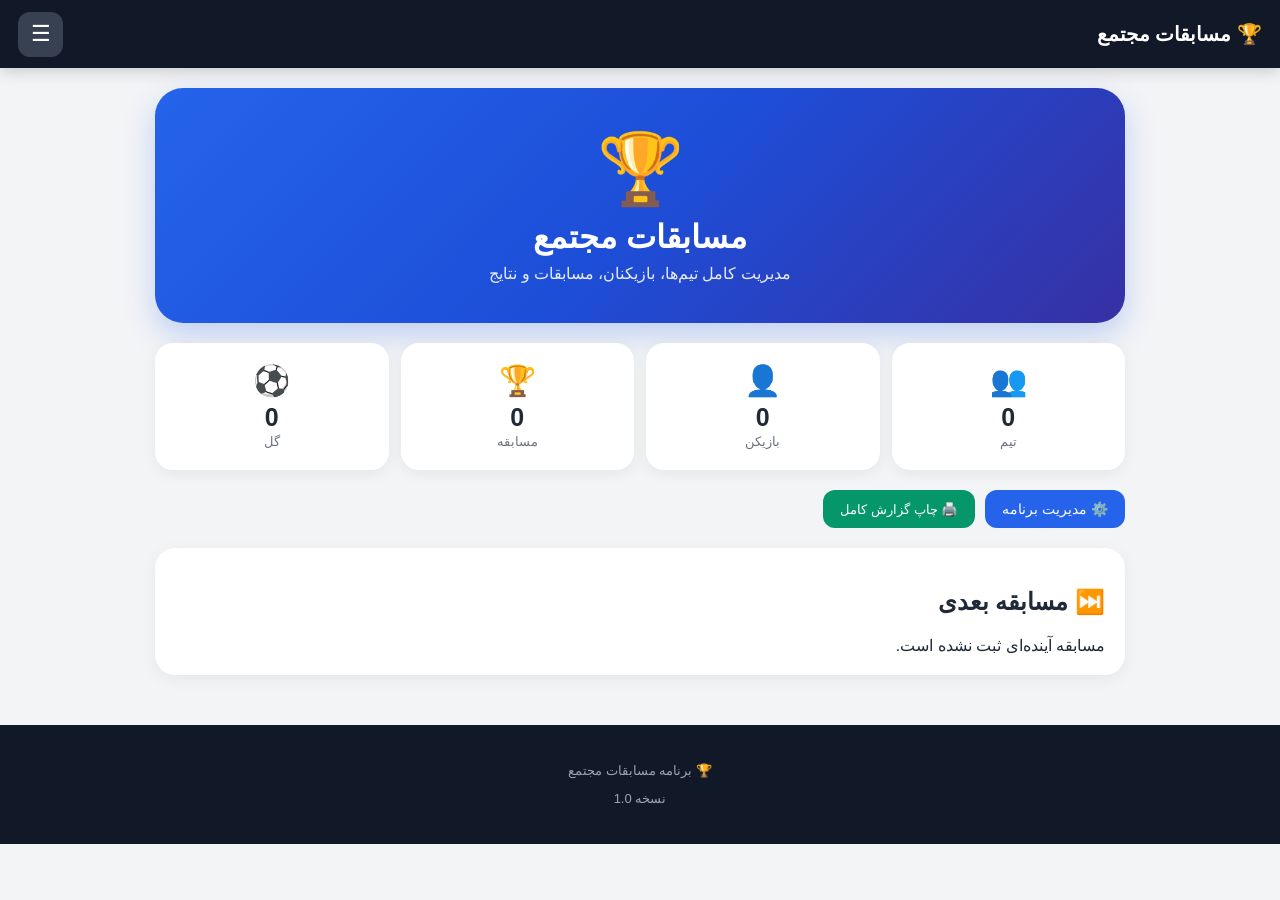
==== commit bf48728c: "Update index.html" ====
--- a/index.html
+++ b/index.html
@@ -499,7 +499,7 @@
             >
                 💾
                 <strong>پشتیبان‌گیری</strong>
-                <small>ذخیره فایل اطلاعات</small>
+                <small>ساخت فایل انتقال شامل همه اطلاعات</small>
             </button>
 
 
@@ -508,16 +508,16 @@
                 📥
 
                 <strong>
-                    بازیابی اطلاعات
+                    📥 دریافت اطلاعات از فایل
                 </strong>
 
                 <small>
-                    انتخاب فایل پشتیبان
+                    انتخاب فایل انتقالی که دریافت کرده‌اید
                 </small>
 
                 <input
                     type="file"
-                    accept=".json"
+                    accept=".json,application/json"
                     onchange="restoreData(event)"
                     hidden
                 >
@@ -535,6 +535,8 @@
             </button>
 
         </div>
+
+        <p style="margin-top:16px;color:#6b7280;font-size:13px;line-height:1.9;">برای انتقال، ابتدا «ارسال اطلاعات به دیگران» را بزنید و فایل JSON دانلودشده را ارسال کنید. دریافت‌کننده از همین بخش، فایل را انتخاب می‌کند. دریافت فایل، اطلاعات فعلی او را جایگزین می‌کند.</p>
 
     </section>
 
--- a/style.css
+++ b/style.css
@@ -8,263 +8,217 @@
 
 body {
     margin: 0;
-    padding: 0;
+    min-height: 100vh;
+
+    background: #f3f4f6;
+    color: #1f2937;
 
     font-family:
         Tahoma,
         Arial,
         sans-serif;
-
-    background: #f3f4f6;
-    color: #111827;
-
-    min-height: 100vh;
-}
-
-button,
-input,
-select {
-    font-family: inherit;
-}
-
-button {
-    cursor: pointer;
-}
-
-.app {
-    width: 100%;
-    max-width: 1200px;
-    margin: auto;
-    padding: 16px;
-}
-
-
-/* ================= هدر ================= */
-
-.topbar {
+}
+
+
+/* ================= HEADER ================= */
+
+.header {
+    position: sticky;
+    top: 0;
+    z-index: 100;
+
+    height: 68px;
+
+    display: flex;
+    align-items: center;
+    justify-content: space-between;
+
+    padding: 0 18px;
+
     background: #111827;
     color: white;
 
-    border-radius: 20px;
-
-    padding: 20px;
-
-    display: flex;
-
+    box-shadow:
+        0 3px 15px rgba(0,0,0,.18);
+}
+
+.logo {
+    font-size: 20px;
+    font-weight: bold;
+}
+
+.menu-button {
+    width: 45px;
+    height: 45px;
+
+    border: none;
+    border-radius: 12px;
+
+    background: #374151;
+    color: white;
+
+    font-size: 22px;
+
+    cursor: pointer;
+}
+
+
+/* ================= MENU ================= */
+
+.menu {
+    position: fixed;
+
+    top: 68px;
+    right: 0;
+
+    z-index: 90;
+
+    width: 270px;
+    max-width: 88vw;
+
+    padding: 15px;
+
+    background: #1f2937;
+
+    display: none;
+
+    border-radius:
+        0 0 0 20px;
+
+    box-shadow:
+        -5px 10px 25px rgba(0,0,0,.25);
+}
+
+.menu.open {
+    display: block;
+}
+
+.menu button {
+    width: 100%;
+
+    padding: 14px;
+
+    margin-bottom: 9px;
+
+    border: none;
+    border-radius: 12px;
+
+    background: #374151;
+    color: white;
+
+    text-align: right;
+
+    font-size: 15px;
+
+    cursor: pointer;
+}
+
+.menu button:hover {
+    background: #4b5563;
+}
+
+
+/* ================= MAIN ================= */
+
+main {
+    width: 100%;
+    max-width: 1000px;
+
+    margin: auto;
+
+    padding:
+        20px
+        15px
+        50px;
+}
+
+
+/* ================= PAGE ================= */
+
+.page {
+    display: none;
+}
+
+.page.active {
+    display: block;
+}
+
+.page-header {
+    display: flex;
+
+    justify-content: space-between;
     align-items: center;
 
-    justify-content: space-between;
-
     gap: 15px;
 
-    margin-bottom: 15px;
-}
-
-.topbar h1 {
-    margin: 0 0 7px;
-    font-size: 24px;
-}
-
-.topbar p {
+    margin-bottom: 20px;
+}
+
+.page-header h2 {
+    margin: 0 0 5px;
+
+    color: #111827;
+}
+
+.page-header p {
     margin: 0;
 
-    color: #d1d5db;
-
-    font-size: 13px;
-}
-
-.connection {
-    display: flex;
-    align-items: center;
-    gap: 7px;
-
-    font-size: 12px;
-}
-
-#connectionDot {
-    width: 9px;
-    height: 9px;
-
-    border-radius: 50%;
-
-    background: #22c55e;
-}
-
-
-/* ================= منو ================= */
-
-.navigation {
-    display: flex;
-
-    gap: 8px;
-
-    overflow-x: auto;
-
-    padding-bottom: 5px;
+    color: #6b7280;
+
+    font-size: 14px;
+}
+
+
+/* ================= HERO ================= */
+
+.hero {
+    padding:
+        40px
+        20px;
 
     margin-bottom: 20px;
-}
-
-.nav-btn {
-    border: 0;
-
-    background: white;
-
-    color: #374151;
-
-    border-radius: 13px;
-
-    padding: 11px 15px;
-
-    display: flex;
-
-    align-items: center;
-
-    justify-content: center;
-
-    gap: 7px;
-
-    white-space: nowrap;
-
-    box-shadow:
-        0 2px 10px
-        rgba(0, 0, 0, 0.05);
-}
-
-.nav-btn.active {
-    background: #111827;
+
+    border-radius: 28px;
+
+    text-align: center;
+
     color: white;
-}
-
-
-/* ================= بخش‌ها ================= */
-
-.section {
-    display: none;
-}
-
-.section.active {
-    display: block;
-}
-
-.section-header {
-    background: white;
-
-    padding: 18px;
-
-    border-radius: 18px;
-
-    display: flex;
-
-    justify-content: space-between;
-
-    align-items: center;
-
-    gap: 15px;
-
-    margin-bottom: 15px;
-}
-
-.section-header h2 {
-    margin: 0 0 7px;
-
-    font-size: 21px;
-}
-
-.section-header p {
-    margin: 0;
-
-    color: #6b7280;
-
-    font-size: 13px;
-}
-
-
-/* ================= دکمه ================= */
-
-.primary-btn,
-.secondary-btn {
-    border: 0;
-
-    padding: 11px 17px;
-
-    border-radius: 11px;
-
-    font-weight: bold;
-
-    transition: 0.2s;
-}
-
-.primary-btn {
-    background: #111827;
-    color: white;
-}
-
-.primary-btn:hover {
-    transform: translateY(-1px);
-    opacity: 0.9;
-}
-
-.secondary-btn {
-    background: #e5e7eb;
-    color: #111827;
-}
-
-
-/* ================= خانه ================= */
-
-.welcome-card {
+
     background:
         linear-gradient(
             135deg,
-            #111827,
-            #374151
+            #2563eb,
+            #1d4ed8,
+            #3730a3
         );
 
-    color: white;
-
-    border-radius: 22px;
-
-    padding: 25px;
-
-    display: flex;
-
-    justify-content: space-between;
-
-    align-items: center;
-
-    gap: 20px;
-
-    margin-bottom: 15px;
-}
-
-.welcome-card h2 {
-    margin: 8px 0;
-
-    font-size: 25px;
-}
-
-.welcome-card p {
+    box-shadow:
+        0 12px 30px
+        rgba(37,99,235,.25);
+}
+
+.trophy {
+    font-size: 70px;
+}
+
+.hero h1 {
+    margin:
+        8px
+        0;
+
+    font-size: 32px;
+}
+
+.hero p {
     margin: 0;
 
-    color: #d1d5db;
-
-    line-height: 1.8;
-
-    font-size: 13px;
-}
-
-.small-label {
-    font-size: 12px;
-
-    color: #d1d5db;
-}
-
-.trophy {
-    font-size: 65px;
-}
-
-.stats-grid {
+    opacity: .9;
+}
+
+
+/* ================= DASHBOARD ================= */
+
+.dashboard-grid {
     display: grid;
 
     grid-template-columns:
@@ -272,741 +226,1044 @@
 
     gap: 12px;
 
+    margin-bottom: 20px;
+}
+
+.dashboard-card {
+    padding: 20px 10px;
+
+    border-radius: 18px;
+
+    background: white;
+
+    text-align: center;
+
+    box-shadow:
+        0 4px 15px
+        rgba(0,0,0,.06);
+}
+
+.dashboard-card span {
+    display: block;
+
+    font-size: 30px;
+
+    margin-bottom: 5px;
+}
+
+.dashboard-card strong {
+    display: block;
+
+    font-size: 25px;
+}
+
+.dashboard-card small {
+    color: #6b7280;
+}
+
+
+/* ================= BUTTONS ================= */
+
+button {
+    font-family: inherit;
+}
+
+.primary-button,
+.secondary-button,
+.danger-button {
+    border: none;
+
+    padding:
+        11px
+        17px;
+
+    border-radius: 12px;
+
+    cursor: pointer;
+
+    font-size: 14px;
+}
+
+.primary-button {
+    background: #2563eb;
+    color: white;
+}
+
+.primary-button:hover {
+    background: #1d4ed8;
+}
+
+.secondary-button {
+    background: #e5e7eb;
+    color: #111827;
+}
+
+.danger-button {
+    background: #dc2626;
+    color: white;
+}
+
+.home-actions {
+    display: flex;
+
+    gap: 10px;
+
+    flex-wrap: wrap;
+
+    margin-bottom: 20px;
+}
+
+.print-button {
+    border: none;
+
+    padding:
+        11px
+        17px;
+
+    border-radius: 12px;
+
+    background: #059669;
+    color: white;
+
+    cursor: pointer;
+}
+
+
+/* ================= NEXT MATCH ================= */
+
+.next-match-box {
+    background: white;
+
+    padding: 20px;
+
+    border-radius: 20px;
+
+    box-shadow:
+        0 4px 15px rgba(0,0,0,.06);
+}
+
+
+/* ================= ITEMS ================= */
+
+.items-grid,
+.players-grid {
+    display: grid;
+
+    grid-template-columns:
+        repeat(2, 1fr);
+
+    gap: 15px;
+}
+
+
+/* ================= TEAM CARD ================= */
+
+.team-card {
+    position: relative;
+
+    overflow: hidden;
+
+    background: white;
+
+    border-radius: 20px;
+
+    padding: 18px;
+
+    box-shadow:
+        0 5px 18px
+        rgba(0,0,0,.07);
+}
+
+.team-top {
+    display: flex;
+
+    align-items: center;
+
+    gap: 15px;
+}
+
+.team-logo {
+    width: 75px;
+    height: 75px;
+
+    border-radius: 18px;
+
+    object-fit: cover;
+
+    background: #e5e7eb;
+}
+
+.team-logo-placeholder {
+    width: 75px;
+    height: 75px;
+
+    display: flex;
+    align-items: center;
+    justify-content: center;
+
+    border-radius: 18px;
+
+    background: #e5e7eb;
+
+    font-size: 35px;
+}
+
+.team-color {
+    width: 12px;
+    height: 45px;
+
+    border-radius: 10px;
+}
+
+.team-card h3 {
+    margin:
+        0
+        0
+        5px;
+}
+
+.team-card p {
+    margin: 0;
+
+    color: #6b7280;
+
+    font-size: 13px;
+}
+
+.card-actions {
+    display: flex;
+
+    gap: 8px;
+
+    margin-top: 15px;
+}
+
+.small-button {
+    border: none;
+
+    padding:
+        8px
+        12px;
+
+    border-radius: 9px;
+
+    cursor: pointer;
+
+    background: #e5e7eb;
+}
+
+.small-button.danger {
+    background: #fee2e2;
+
+    color: #b91c1c;
+}
+
+
+/* ================= PLAYER CARD ================= */
+
+.player-card {
+    display: flex;
+
+    gap: 15px;
+
+    padding: 15px;
+
+    background: white;
+
+    border-radius: 20px;
+
+    box-shadow:
+        0 5px 18px
+        rgba(0,0,0,.07);
+}
+
+.player-image,
+.player-placeholder {
+    width: 85px;
+    height: 105px;
+
+    flex-shrink: 0;
+
+    border-radius: 15px;
+
+    object-fit: cover;
+}
+
+.player-placeholder {
+    display: flex;
+
+    align-items: center;
+    justify-content: center;
+
+    background: #e5e7eb;
+
+    font-size: 35px;
+}
+
+.player-info {
+    flex: 1;
+}
+
+.player-number {
+    display: inline-block;
+
+    padding:
+        4px
+        8px;
+
+    border-radius: 8px;
+
+    background: #111827;
+    color: white;
+
+    font-size: 12px;
+}
+
+.player-info h3 {
+    margin:
+        8px
+        0
+        5px;
+}
+
+.player-info p {
+    margin:
+        4px
+        0;
+
+    color: #6b7280;
+
+    font-size: 13px;
+}
+
+.captain {
+    color: #d97706;
+
+    font-weight: bold;
+}
+
+
+/* ================= SEARCH ================= */
+
+.search-box {
+    display: flex;
+
+    gap: 10px;
+
+    margin-bottom: 18px;
+}
+
+.search-box input,
+.search-box select {
+    flex: 1;
+}
+
+
+/* ================= FORMS ================= */
+
+label {
+    display: block;
+
     margin-bottom: 15px;
-}
-
-.stat-card {
+
+    font-weight: bold;
+
+    font-size: 14px;
+}
+
+input,
+select,
+textarea {
+    width: 100%;
+
+    margin-top: 7px;
+
+    padding:
+        12px;
+
+    border:
+        1px solid #d1d5db;
+
+    border-radius: 11px;
+
     background: white;
 
-    border-radius: 18px;
-
-    padding: 18px;
-
-    text-align: center;
+    color: #111827;
+
+    font-family: inherit;
+
+    font-size: 14px;
+
+    outline: none;
+}
+
+input:focus,
+select:focus,
+textarea:focus {
+    border-color: #2563eb;
 
     box-shadow:
-        0 3px 15px
-        rgba(0, 0, 0, 0.04);
-}
-
-.stat-card span {
+        0 0 0 3px
+        rgba(37,99,235,.1);
+}
+
+textarea {
+    resize: vertical;
+}
+
+.checkbox-label {
+    display: flex;
+
+    align-items: center;
+
+    gap: 10px;
+
+    cursor: pointer;
+}
+
+.checkbox-label input {
+    width: 20px;
+    height: 20px;
+
+    margin: 0;
+}
+
+.two-columns {
+    display: grid;
+
+    grid-template-columns:
+        repeat(2, 1fr);
+
+    gap: 12px;
+}
+
+.form-actions {
+    display: flex;
+
+    justify-content: flex-end;
+
+    gap: 10px;
+
+    margin-top: 20px;
+}
+
+
+/* ================= IMAGE ================= */
+
+.image-preview {
+    width: 120px;
+    height: 120px;
+
+    object-fit: cover;
+
+    border-radius: 15px;
+
+    margin:
+        5px
+        auto
+        15px;
+
     display: block;
-
-    font-size: 25px;
-
-    margin-bottom: 7px;
-}
-
-.stat-card strong {
-    display: block;
-
-    font-size: 24px;
-}
-
-.stat-card small {
-    color: #6b7280;
-}
-
-.quick-actions {
-    display: grid;
-
-    grid-template-columns:
-        repeat(4, 1fr);
-
-    gap: 12px;
-}
-
-.action-card {
-    background: white;
-
-    border: 0;
-
-    border-radius: 18px;
-
-    padding: 20px;
-
-    text-align: right;
-
-    box-shadow:
-        0 3px 15px
-        rgba(0, 0, 0, 0.04);
-}
-
-.action-card span {
-    font-size: 28px;
-
-    display: block;
-
-    margin-bottom: 10px;
-}
-
-.action-card strong {
-    display: block;
-
-    margin-bottom: 5px;
-}
-
-.action-card small {
-    color: #6b7280;
-}
-
-
-/* ================= فرم ================= */
-
-.form-card {
-    background: white;
-
-    border-radius: 18px;
-
-    padding: 20px;
-
-    margin-bottom: 15px;
-}
-
-.form-card h3 {
-    margin-top: 0;
 }
 
 .hidden {
     display: none !important;
 }
 
-.form-grid {
+
+/* ================= MATCH ================= */
+
+.match-card,
+.result-card,
+.news-card {
+    background: white;
+
+    padding: 18px;
+
+    margin-bottom: 14px;
+
+    border-radius: 20px;
+
+    box-shadow:
+        0 5px 18px
+        rgba(0,0,0,.06);
+}
+
+.match-header {
+    display: flex;
+
+    justify-content: space-between;
+
+    gap: 10px;
+
+    align-items: center;
+}
+
+.status {
+    padding:
+        5px
+        10px;
+
+    border-radius: 20px;
+
+    font-size: 12px;
+}
+
+.status.scheduled {
+    background: #dbeafe;
+    color: #1d4ed8;
+}
+
+.status.finished {
+    background: #dcfce7;
+    color: #15803d;
+}
+
+.match-teams {
+    display: flex;
+
+    justify-content: center;
+
+    align-items: center;
+
+    gap: 15px;
+
+    margin:
+        20px
+        0;
+}
+
+.match-team {
+    flex: 1;
+
+    padding: 15px;
+
+    border-radius: 15px;
+
+    background: #f3f4f6;
+
+    text-align: center;
+
+    font-weight: bold;
+}
+
+.match-score {
+    font-size: 27px;
+
+    font-weight: bold;
+}
+
+.match-date {
+    color: #6b7280;
+
+    text-align: center;
+
+    font-size: 13px;
+}
+
+
+/* ================= TABLE ================= */
+
+.table-container {
+    overflow-x: auto;
+
+    background: white;
+
+    border-radius: 18px;
+
+    box-shadow:
+        0 5px 18px
+        rgba(0,0,0,.06);
+}
+
+table {
+    width: 100%;
+
+    min-width: 850px;
+
+    border-collapse: collapse;
+}
+
+th,
+td {
+    padding:
+        13px
+        8px;
+
+    border-bottom:
+        1px solid #e5e7eb;
+
+    text-align: center;
+}
+
+th {
+    background: #111827;
+
+    color: white;
+
+    white-space: nowrap;
+}
+
+tr:last-child td {
+    border-bottom: none;
+}
+
+
+/* ================= STATS ================= */
+
+.stats-highlight {
     display: grid;
 
     grid-template-columns:
         repeat(2, 1fr);
 
-    gap: 14px;
-
-    margin-bottom: 15px;
-}
-
-.form-grid label,
-.match-form label {
+    gap: 12px;
+
+    margin-bottom: 20px;
+}
+
+.highlight-card {
+    background: white;
+
+    padding: 20px;
+
+    border-radius: 18px;
+
+    text-align: center;
+
+    box-shadow:
+        0 5px 18px
+        rgba(0,0,0,.06);
+}
+
+.highlight-card span {
+    display: block;
+
+    font-size: 35px;
+}
+
+.highlight-card strong {
+    display: block;
+
+    font-size: 20px;
+
+    margin: 5px;
+}
+
+.highlight-card small {
+    color: #6b7280;
+}
+
+
+/* ================= GOALS ================= */
+
+.goals-editor {
+    margin-bottom: 10px;
+}
+
+.goal-row {
+    display: grid;
+
+    grid-template-columns:
+        1fr
+        1fr
+        auto;
+
+    gap: 8px;
+
+    margin-bottom: 8px;
+}
+
+.remove-goal {
+    border: none;
+
+    border-radius: 10px;
+
+    background: #fee2e2;
+
+    color: #b91c1c;
+
+    cursor: pointer;
+
+    padding: 0 12px;
+}
+
+
+/* ================= NEWS ================= */
+
+.news-card h3 {
+    margin-top: 0;
+}
+
+.news-card p {
+    line-height: 1.9;
+}
+
+
+/* ================= ADMIN ================= */
+
+.admin-grid {
+    display: grid;
+
+    grid-template-columns:
+        repeat(2, 1fr);
+
+    gap: 15px;
+}
+
+.admin-card {
+    min-height: 130px;
+
+    border: none;
+
+    border-radius: 20px;
+
+    padding: 20px;
+
+    background: white;
+
+    color: #111827;
+
     display: flex;
 
     flex-direction: column;
 
+    justify-content: center;
+
+    align-items: center;
+
     gap: 7px;
 
-    color: #374151;
-
-    font-size: 13px;
-}
-
-.full-width {
-    grid-column: 1 / -1;
-}
-
-input,
-select {
+    cursor: pointer;
+
+    box-shadow:
+        0 5px 18px
+        rgba(0,0,0,.06);
+
+    font-size: 30px;
+}
+
+.admin-card strong {
+    font-size: 16px;
+}
+
+.admin-card small {
+    color: #6b7280;
+
+    font-size: 12px;
+}
+
+.danger-card {
+    color: #b91c1c;
+}
+
+.import-card {
+    cursor: pointer;
+}
+
+
+/* ================= MODAL ================= */
+
+.modal {
+    position: fixed;
+
+    inset: 0;
+
+    z-index: 500;
+
+    display: none;
+
+    align-items: center;
+    justify-content: center;
+
+    padding: 15px;
+
+    background:
+        rgba(0,0,0,.65);
+}
+
+.modal.show {
+    display: flex;
+}
+
+.modal-box {
     width: 100%;
 
-    border: 1px solid #d1d5db;
-
-    background: white;
-
-    color: #111827;
+    max-width: 520px;
+
+    max-height: 92vh;
+
+    overflow-y: auto;
+
+    padding: 20px;
+
+    border-radius: 22px;
+
+    background: #f9fafb;
+
+    box-shadow:
+        0 20px 60px
+        rgba(0,0,0,.3);
+}
+
+.large-modal {
+    max-width: 700px;
+}
+
+.modal-header {
+    display: flex;
+
+    align-items: center;
+    justify-content: space-between;
+
+    margin-bottom: 20px;
+}
+
+.modal-header h2 {
+    margin: 0;
+}
+
+.modal-header button {
+    width: 38px;
+    height: 38px;
+
+    border: none;
 
     border-radius: 10px;
 
-    padding: 11px;
-
-    outline: none;
-}
-
-input:focus,
-select:focus {
-    border-color: #111827;
-}
-
-.form-buttons {
-    display: flex;
-
-    gap: 8px;
-
-    flex-wrap: wrap;
-}
-
-.checkbox-label {
-    display: flex;
-
-    align-items: center;
-
-    gap: 8px;
-
-    margin: 10px 0 15px;
-
-    font-size: 13px;
-}
-
-.checkbox-label input {
-    width: auto;
-}
-
-
-/* ================= تیم‌ها ================= */
-
-.cards-grid {
-    display: grid;
-
-    grid-template-columns:
-        repeat(3, 1fr);
-
-    gap: 12px;
-}
-
-.team-card {
-    background: white;
-
-    border-radius: 18px;
-
-    padding: 18px;
-
-    text-align: center;
-}
-
-.team-logo {
-    width: 80px;
-    height: 80px;
-
-    border-radius: 50%;
-
-    object-fit: cover;
-
-    margin-bottom: 10px;
-
-    border: 3px solid #f3f4f6;
-}
-
-.team-card h3 {
-    margin: 5px 0;
-}
-
-.team-card p {
-    margin: 0 0 12px;
-
-    color: #6b7280;
-
-    font-size: 12px;
-}
-
-.card-buttons {
-    display: flex;
-
-    gap: 7px;
-
-    justify-content: center;
-
-    flex-wrap: wrap;
-}
-
-.small-btn {
-    border: 0;
-
-    padding: 8px 11px;
-
-    border-radius: 9px;
-
     background: #e5e7eb;
 
-    font-size: 12px;
-}
-
-.delete-btn {
-    background: #fee2e2;
-
-    color: #b91c1c;
-}
-
-
-/* ================= بازیکنان ================= */
-
-.image-preview {
-    min-height: 10px;
-
-    margin-bottom: 15px;
-
-    display: flex;
-
-    justify-content: center;
-}
-
-.image-preview img {
-    width: 110px;
-    height: 110px;
-
-    object-fit: cover;
-
-    border-radius: 50%;
-
-    border: 4px solid #f3f4f6;
-}
-
-.filter-box {
-    background: white;
-
-    padding: 13px;
-
-    border-radius: 15px;
-
-    display: grid;
-
-    grid-template-columns:
-        1fr 1fr;
-
-    gap: 10px;
-
-    margin-bottom: 15px;
-}
-
-.players-grid {
-    display: grid;
-
-    grid-template-columns:
-        repeat(3, 1fr);
-
-    gap: 12px;
-}
-
-.player-card {
-    background: white;
-
-    border-radius: 18px;
-
-    padding: 15px;
-
-    text-align: center;
-
-    position: relative;
-}
-
-.player-photo {
-    width: 95px;
-    height: 95px;
-
-    border-radius: 50%;
-
-    object-fit: cover;
-
-    background: #e5e7eb;
-
-    margin-bottom: 8px;
-}
-
-.player-card h3 {
-    margin: 5px 0;
-}
-
-.player-info {
-    color: #6b7280;
-
-    font-size: 12px;
-
-    line-height: 1.9;
-}
-
-.captain {
-    display: inline-block;
-
-    background: #fef3c7;
-
-    color: #92400e;
-
-    padding: 4px 8px;
-
-    border-radius: 999px;
-
-    font-size: 11px;
-
-    margin: 5px;
-}
-
-.jersey-number {
-    position: absolute;
-
-    top: 10px;
-    left: 10px;
-
-    width: 30px;
-    height: 30px;
-
-    border-radius: 50%;
-
-    background: #111827;
-
-    color: white;
-
-    display: flex;
-
-    align-items: center;
-
-    justify-content: center;
-
-    font-size: 12px;
-}
-
-
-/* ================= مسابقات ================= */
-
-.match-form {
-    display: grid;
-
-    grid-template-columns:
-        1fr auto 1fr;
-
-    gap: 15px;
-
-    align-items: end;
-
-    margin-bottom: 15px;
-}
-
-.vs {
-    font-weight: bold;
-
-    padding-bottom: 10px;
-}
-
-.matches-list {
-    display: grid;
-
-    gap: 12px;
-}
-
-.match-card {
-    background: white;
-
-    border-radius: 18px;
-
-    padding: 18px;
-}
-
-.match-teams {
-    display: grid;
-
-    grid-template-columns:
-        1fr auto 1fr;
-
-    align-items: center;
-
-    gap: 10px;
-
-    text-align: center;
-}
-
-.match-score {
-    font-size: 25px;
-
-    font-weight: bold;
-}
-
-.match-date {
-    color: #6b7280;
-
-    text-align: center;
-
-    font-size: 12px;
-
-    margin: 12px 0;
-}
-
-
-/* ================= جدول ================= */
-
-.table-wrapper {
-    background: white;
-
-    border-radius: 18px;
-
-    overflow-x: auto;
-}
-
-table {
-    width: 100%;
-
-    border-collapse: collapse;
-
-    min-width: 650px;
-}
-
-th,
-td {
-    padding: 13px 10px;
-
-    text-align: center;
-
-    border-bottom: 1px solid #e5e7eb;
-
-    font-size: 13px;
-}
-
-th {
-    background: #f9fafb;
-}
-
-td:first-child,
-th:first-child {
-    width: 45px;
-}
-
-.team-cell {
-    display: flex;
-
-    align-items: center;
-
-    gap: 8px;
-}
-
-.table-logo {
-    width: 32px;
-    height: 32px;
-
-    border-radius: 50%;
-
-    object-fit: cover;
-}
-
-
-/* ================= تنظیمات ================= */
-
-.settings-list {
-    display: grid;
-
-    gap: 10px;
-}
-
-.setting-btn {
-    background: white;
-
-    border: 0;
-
-    border-radius: 15px;
-
-    padding: 16px;
-
-    text-align: right;
-
-    font-size: 14px;
-}
-
-.setting-btn.danger {
-    color: #b91c1c;
-
-    background: #fee2e2;
-}
-
-
-/* ================= Toast ================= */
+    cursor: pointer;
+
+    font-size: 18px;
+}
+
+
+/* ================= TOAST ================= */
 
 .toast {
     position: fixed;
 
-    top: 20px;
+    bottom: 20px;
 
     left: 50%;
 
+    z-index: 1000;
+
     transform:
-        translate(-50%, -150px);
+        translateX(-50%)
+        translateY(100px);
+
+    padding:
+        12px
+        20px;
+
+    border-radius: 14px;
 
     background: #111827;
 
     color: white;
 
-    padding: 13px 18px;
-
-    border-radius: 12px;
-
-    z-index: 9999;
-
     opacity: 0;
 
-    transition:
-        0.3s ease;
+    transition: .3s;
+
+    pointer-events: none;
 
     max-width: 90%;
 
     text-align: center;
+}
+
+.toast.show {
+    opacity: 1;
+
+    transform:
+        translateX(-50%)
+        translateY(0);
+}
+
+
+/* ================= FOOTER ================= */
+
+footer {
+    padding:
+        25px
+        15px;
+
+    background: #111827;
+
+    color: #9ca3af;
+
+    text-align: center;
 
     font-size: 13px;
 }
 
-.toast.show {
-    transform:
-        translate(-50%, 0);
-
-    opacity: 1;
-}
-
-
-/* ================= فوتر ================= */
-
-footer {
-    text-align: center;
-
-    color: #6b7280;
-
-    font-size: 11px;
-
-    padding: 25px 0;
-}
-
-
-/* ================= موبایل ================= */
-
-@media (max-width: 800px) {
-
-    .stats-grid,
-    .quick-actions {
+
+/* ================= MOBILE ================= */
+
+@media (max-width: 700px) {
+
+    main {
+        padding:
+            15px
+            10px
+            40px;
+    }
+
+    .dashboard-grid {
         grid-template-columns:
             repeat(2, 1fr);
     }
 
-    .cards-grid,
+    .items-grid,
     .players-grid {
+        grid-template-columns: 1fr;
+    }
+
+    .page-header {
+        align-items: flex-start;
+
+        flex-direction: column;
+    }
+
+    .two-columns {
+        grid-template-columns: 1fr;
+    }
+
+    .admin-grid {
+        grid-template-columns: 1fr;
+    }
+
+    .stats-highlight {
+        grid-template-columns: 1fr;
+    }
+
+    .search-box {
+        flex-direction: column;
+    }
+
+    .match-teams {
+        gap: 8px;
+    }
+
+    .match-team {
+        padding: 10px;
+
+        font-size: 13px;
+    }
+
+    .hero {
+        padding: 30px 15px;
+    }
+
+    .hero h1 {
+        font-size: 27px;
+    }
+
+    .page-header h2 {
+        font-size: 22px;
+    }
+
+    .goal-row {
         grid-template-columns:
-            repeat(2, 1fr);
-    }
-}
-
-
-@media (max-width: 560px) {
-
-    .app {
-        padding: 10px;
-    }
-
-    .topbar {
-        align-items: flex-start;
-
-        flex-direction: column;
-    }
-
-    .topbar h1 {
-        font-size: 20px;
-    }
-
-    .navigation {
-        padding-bottom: 8px;
-    }
-
-    .nav-btn {
-        flex: 0 0 auto;
-    }
-
-    .section-header {
-        align-items: flex-start;
-
-        flex-direction: column;
-    }
-
-    .section-header .primary-btn {
-        width: 100%;
-    }
-
-    .welcome-card {
-        padding: 20px;
-    }
-
-    .trophy {
-        font-size: 45px;
-    }
-
-    .stats-grid,
-    .quick-actions,
-    .cards-grid,
-    .players-grid,
-    .filter-box,
-    .form-grid {
-        grid-template-columns: 1fr;
-    }
-
-    .match-form {
-        grid-template-columns: 1fr;
-
-        align-items: stretch;
-    }
-
-    .vs {
-        text-align: center;
-
-        padding: 0;
-    }
-
-    .full-width {
-        grid-column: auto;
-    }
-}
-/* =========================
-   تنظیمات چاپ
-========================= */
+            1fr
+            1fr
+            45px;
+    }
+}
+
+
+/* ================= PRINT ================= */
 
 @media print {
+
+    @page {
+        size: A4;
+        margin: 12mm;
+    }
 
     body {
         background: white !important;
+
         color: black !important;
     }
 
-    header,
-    nav,
-    .nav,
-    .navbar,
-    .navigation,
-    button,
-    .main-btn,
-    .small-btn,
-    .delete-btn,
-    .card-buttons,
+    .header,
+    .menu,
+    footer,
+    .home-actions,
+    .admin-grid,
+    .modal,
     .toast,
-    .connection-status,
-    .form-section,
-    input,
-    select,
-    textarea,
-    .no-print {
+    .card-actions,
+    button {
         display: none !important;
     }
 
-    .section {
+    main {
+        max-width: 100%;
+
+        padding: 0;
+    }
+
+    .page {
         display: block !important;
-        visibility: visible !important;
-    }
-
-    .section.hidden {
-        display: block !important;
-    }
-
-    .section:not(.active) {
-        display: block !important;
-    }
-
+
+        page-break-after: always;
+    }
+
+    .hero {
+        background: white !important;
+
+        color: black !important;
+
+        box-shadow: none;
+
+        border:
+            2px
+            solid
+            #111827;
+    }
+
+    .dashboard-card,
     .team-card,
     .player-card,
     .match-card,
+    .result-card,
+    .news-card,
+    .next-match-box,
     .table-container {
-        break-inside: avoid;
-        page-break-inside: avoid;
+        box-shadow: none !important;
+
+        border:
+            1px
+            solid
+            #ccc;
     }
 
     table {
-        width: 100%;
-        border-collapse: collapse;
-    }
-
-    th,
-    td {
-        border: 1px solid #000 !important;
-        padding: 8px;
-    }
-
-    img {
-        max-width: 100px;
-    }
-
-    @page {
-        size: A4;
-        margin: 12mm;
-    }
-}
+        min-width: 0;
+    }
+
+    .table-container {
+        overflow: visible;
+    }
+
+    th {
+        background: #eee !important;
+
+        color: black !important;
+    }
+
+    .page-header {
+        border-bottom:
+            2px
+            solid
+            #111827;
+
+        padding-bottom: 8px;
+    }
+
+}
